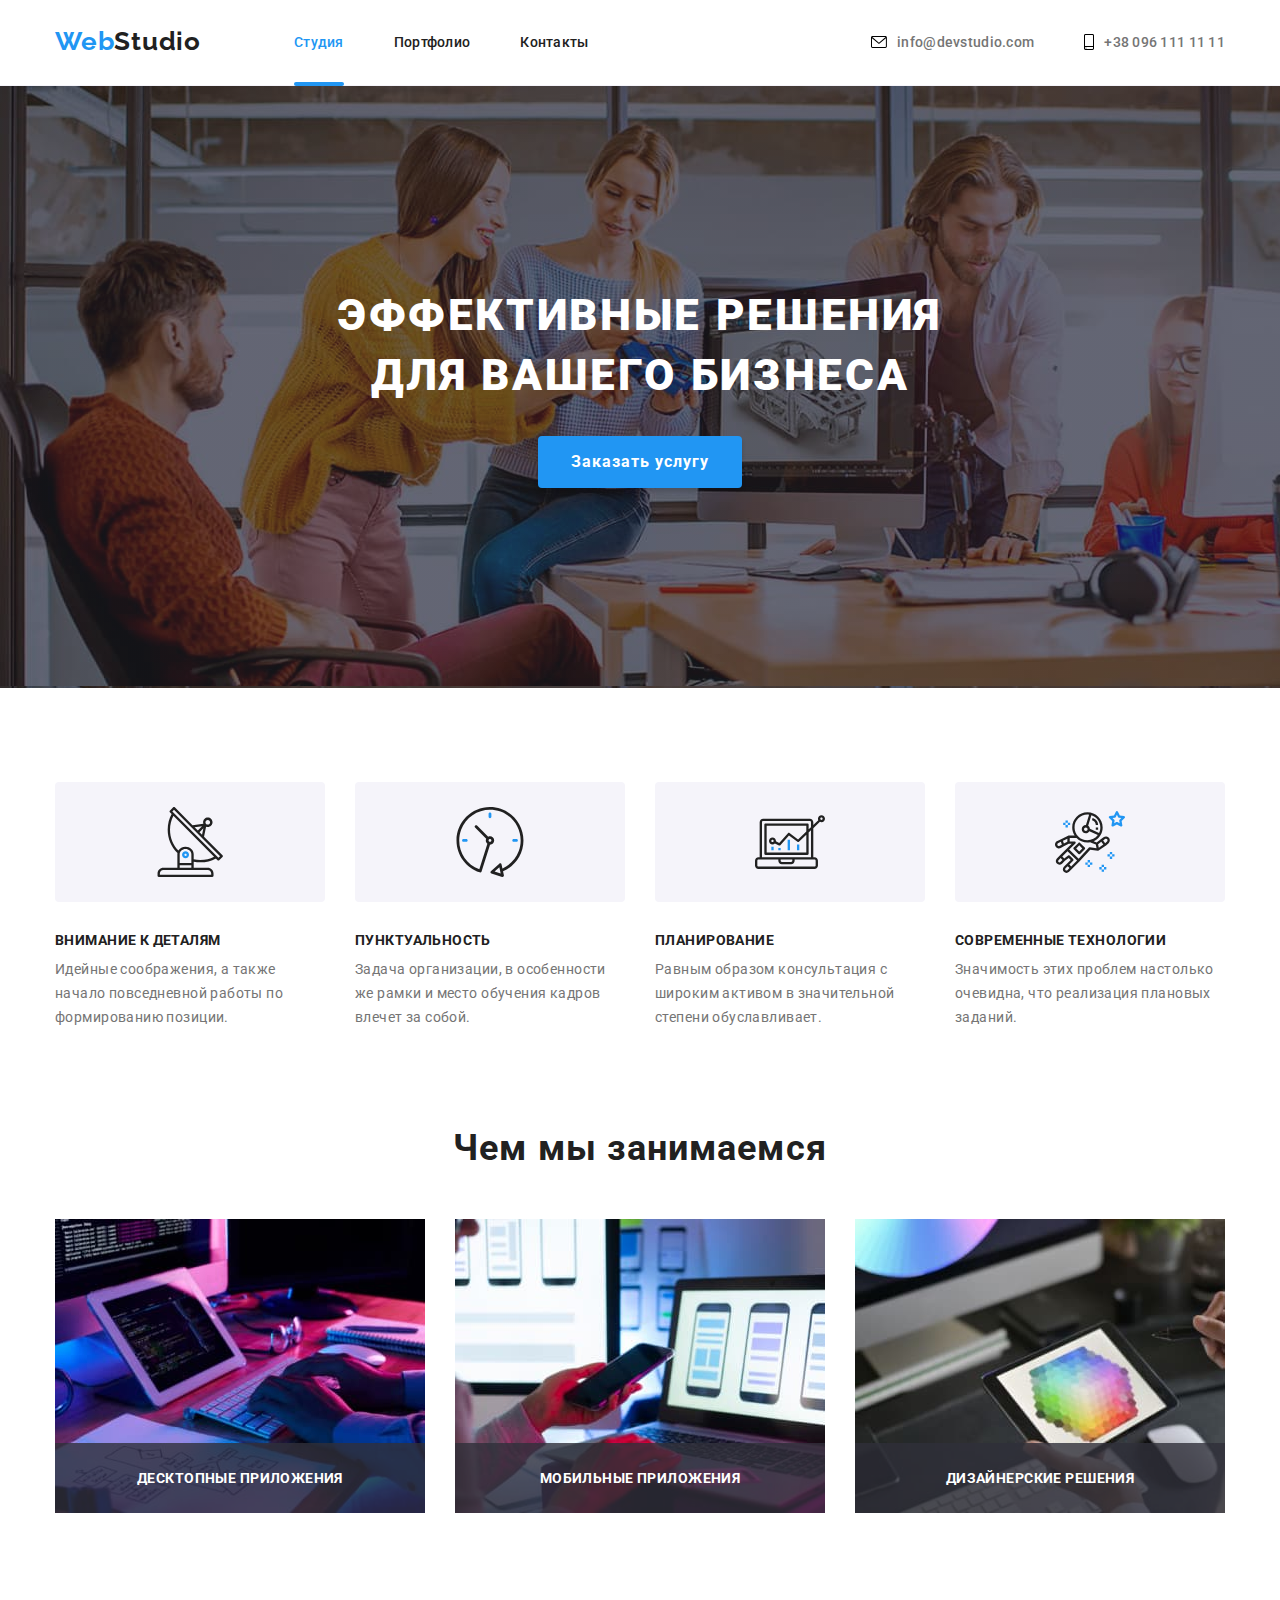
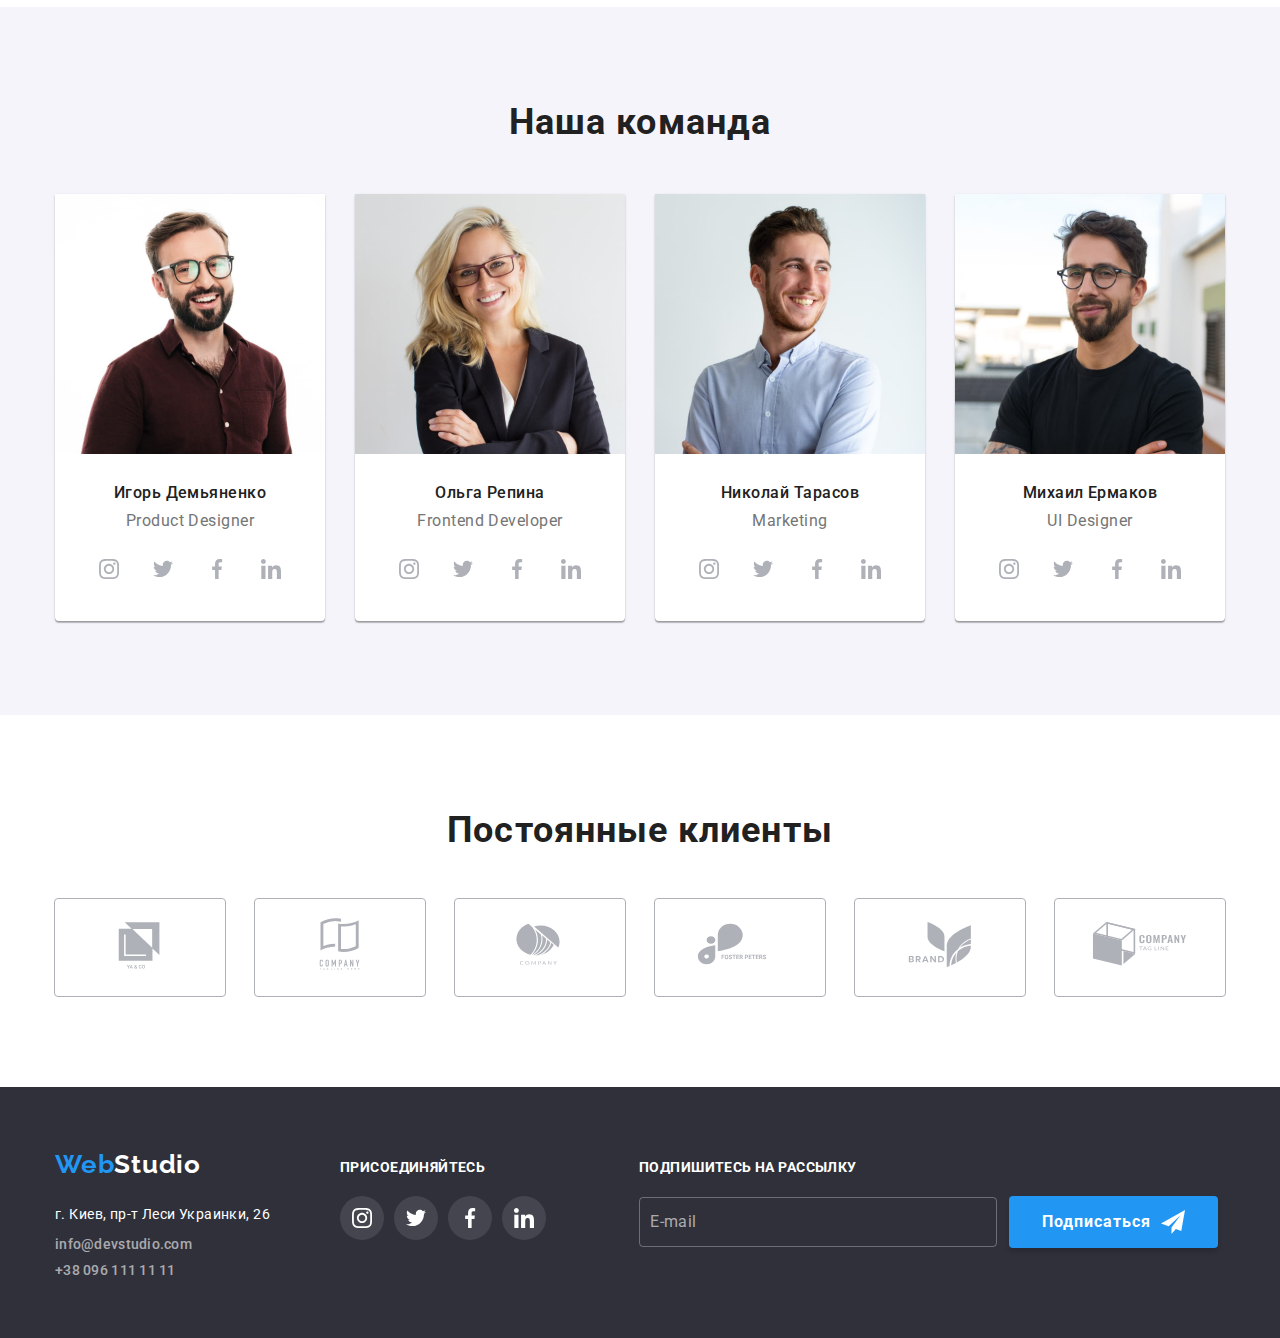
==== index.html @ c29dd769 "Додає файли дз№6" ====
<!DOCTYPE html>
<html lang="ru">
<head>
    <meta charset="UTF-8">
    <meta http-equiv="X-UA-Compatible" content="IE=edge">
    <meta name="viewport" content="width=device-width, initial-scale=1.0">
    <title>WebStudio</title>
    <link rel="preconnect" href="https://fonts.gstatic.com">
    <link href="https://fonts.googleapis.com/css2?family=Raleway:wght@700&family=Roboto:wght@400;500;700;900&display=swap"
        rel="stylesheet">
    <link rel="stylesheet" href="https://cdnjs.cloudflare.com/ajax/libs/modern-normalize/1.0.0/modern-normalize.min.css">
    <link rel="stylesheet" href="./css/styles.css">
</head>
<body>
    <header class="header">
        <div class="container">
            <nav class="nav">
                <a href="./index.html" class="logo"><span class="logo-blue">Web</span>Studio</a>
                <ul class="nav-list list">
                    <li class="nav-item"><a href="./index.html" class="current link">Студия</a></li>
                    <li class="nav-item"><a href="./portfolio.html" class="link">Портфолио</a></li>
                    <li class="nav-item"><a href="" class="link">Контакты</a></li>
                </ul>
            </nav>
            <ul class="nav-mail-list list">
                <li class="nav-item">
                    <a href="mailto:info@devstudio.com" class="link">
                        <svg class="psevdo" width=16px height=12px>
                            <use href="./images/sprite.svg#icon-envelope"></use>
                        </svg>info@devstudio.com
                    </a>
                </li>
                <li class="nav-item">
                    <a href="tel:+380961111111" class="link">
                        <svg class="psevdo" width=10px height=16px>
                            <use href="./images/sprite.svg#icon-smartphone"></use>
                        </svg>+38 096 111 11 11
                    </a>
                </li>
            </ul>
        </div>    
    </header>
    <main class="list">
        <section class="hero">
            <div class="container">
                <h1 class="hero-title">Эффективные решения</br>для вашего бизнеса</h1>
                <button data-modal-open type="button" class="hero-button">Заказать услугу</button>
            </div>
        </section>
        <section class="item-section">
           <div class="container">
                <h2 class="item-section-title">Наши преимущества</h2>
                <ul class="item-section-list">
                    <li>
                        <div class="item-section-icon">
                            <svg class="item-section-logo">
                                <use href="./images/sprite.svg#icon-antenna"></use>
                            </svg>
                        </div>
                        <h3 class="item-section-list-title">Внимание к деталям</h3>
                        <p class="item-section-text">Идейные соображения, а также начало повседневной работы по формированию позиции.
                        </p>
                    </li>
                    <li>
                        <div class="item-section-icon">
                            <svg class="item-section-logo">
                                <use href="./images/sprite.svg#icon-clock"></use>
                            </svg>
                        </div>
                        <h3 class="item-section-list-title">Пунктуальность</h3>
                        <p class="item-section-text">Задача организации, в особенности же рамки и место обучения кадров влечет за собой.
                        </p>
                    </li>
                    <li>
                        <div class="item-section-icon">
                            <svg class="item-section-logo">
                                <use href="./images/sprite.svg#icon-diagram"></use>
                            </svg>
                        </div>
                        <h3 class="item-section-list-title">Планирование</h3>
                        <p class="item-section-text">Равным образом консультация с широким активом в значительной степени обуславливает.
                        </p>
                    </li>
                    <li>
                        <div class="item-section-icon">
                            <svg class="item-section-logo">
                                <use href="./images/sprite.svg#icon-astronaut"></use>
                            </svg>
                        </div>
                        <h3 class="item-section-list-title">Современные технологии</h3>
                        <p class="item-section-text">Значимость этих проблем настолько очевидна, что реализация плановых заданий.</p>
                    </li>
                </ul>
           </div>
        </section>
        <section class="our-work">
            <div class="container">
                <h2 class="our-work-title">Чем мы занимаемся</h2>
                <ul class="our-work-list">
                    <li>
                        <div class="thumb">
                            <img src="./images/img1.jpg" width=370 alt="Написание кода">
                            <p class="label">Десктопные приложения</p>
                        </div>
                    </li>
                    <li>
                        <div class="thumb">
                            <img src="./images/img2.jpg" width=370 alt="Разработка макета">
                            <p class="label">Мобильные приложения</p>
                        </div>
                    </li>
                    <li>
                        <div class="thumb">
                            <img src="./images/img3.jpg" width=370 alt="Выбор цвета">
                            <p class="label">Дизайнерские решения</p>
                        </div>
                    </li>
                </ul>
            </div>
        </section>
        <section class="team">
            <div class="container">
                <h2 class="team-title">Наша команда</h2>
                <ul class="team-list">
                    <li class="team-item"><img src="./images/photo1.jpg" width=270 alt="Игорь Демьяненко фото">
                        <div class="card-desc">
                            <h3 class="team-member">Игорь Демьяненко</h3>
                            <p class="team-rank">Product Designer</p>
                            <ul class="social-list">
                                <li class="social-item">
                                    <a href="https://www.instagram.com" class="social-link">
                                        <svg class="social-logo">
                                            <use href="./images/sprite.svg#icon-instagram"></use>
                                        </svg>
                                    </a>
                                </li>
                                <li class="social-item">
                                    <a href="https://twitter.com/" class="social-link">
                                        <svg class="social-logo">
                                            <use href="./images/sprite.svg#icon-twitter"></use>
                                        </svg>
                                    </a>
                                </li>
                                <li class="social-item">
                                    <a href="https://www.facebook.com" class="social-link">
                                        <svg class="social-logo">
                                            <use href="./images/sprite.svg#icon-facebook"></use>
                                        </svg>
                                    </a>
                                </li>
                                <li class="social-item">
                                    <a href="https://www.linkedin.com" class="social-link">
                                        <svg class="social-logo">
                                            <use href="./images/sprite.svg#icon-linkedin"></use>
                                        </svg>
                                    </a>
                                </li>
                            </ul>
                        </div>
                    </li>
                    <li class="team-item"><img src="./images/photo2.jpg" width=270 alt="Ольга Репина фото">
                        <div class="card-desc">
                            <h3 class="team-member">Ольга Репина</h3>
                            <p class="team-rank">Frontend Developer</p>
                            <ul class="social-list">
                                <li class="social-item">
                                    <a href="https://www.instagram.com" class="social-link">
                                        <svg class="social-logo">
                                            <use href="./images/sprite.svg#icon-instagram"></use>
                                        </svg>
                                    </a>
                                </li>
                                <li class="social-item">
                                    <a href="https://twitter.com/" class="social-link">
                                        <svg class="social-logo">
                                            <use href="./images/sprite.svg#icon-twitter"></use>
                                        </svg>
                                    </a>
                                </li>
                                <li class="social-item">
                                    <a href="https://www.facebook.com" class="social-link">
                                        <svg class="social-logo">
                                            <use href="./images/sprite.svg#icon-facebook"></use>
                                        </svg>
                                    </a>
                                </li>
                                <li class="social-item">
                                    <a href="https://www.linkedin.com" class="social-link">
                                        <svg class="social-logo">
                                            <use href="./images/sprite.svg#icon-linkedin"></use>
                                        </svg>
                                    </a>
                                </li>
                            </ul>
                        </div>
                    </li>
                    <li class="team-item"><img src="./images/photo3.jpg" width=270 alt="Николай Тарасов фото">
                        <div class="card-desc">
                            <h3 class="team-member">Николай Тарасов</h3>
                            <p class="team-rank">Marketing</p>
                            <ul class="social-list">
                                <li class="social-item">
                                    <a href="https://www.instagram.com" class="social-link">
                                        <svg class="social-logo">
                                            <use href="./images/sprite.svg#icon-instagram"></use>
                                        </svg>
                                    </a>
                                </li>
                                <li class="social-item">
                                    <a href="https://twitter.com/" class="social-link">
                                        <svg class="social-logo">
                                            <use href="./images/sprite.svg#icon-twitter"></use>
                                        </svg>
                                    </a>
                                </li>
                                <li class="social-item">
                                    <a href="https://www.facebook.com" class="social-link">
                                        <svg class="social-logo">
                                            <use href="./images/sprite.svg#icon-facebook"></use>
                                        </svg>
                                    </a>
                                </li>
                                <li class="social-item">
                                    <a href="https://www.linkedin.com" class="social-link">
                                        <svg class="social-logo">
                                            <use href="./images/sprite.svg#icon-linkedin"></use>
                                        </svg>
                                    </a>
                                </li>
                            </ul>
                        </div>
                    </li>
                    <li class="team-item"><img src="./images/photo4.jpg" width=270 alt="Михаил Ермаков фото">
                        <div class="card-desc">
                            <h3 class="team-member">Михаил Ермаков</h3>
                            <p class="team-rank">UI Designer</p>
                            <ul class="social-list">
                                <li class="social-item">
                                    <a href="https://www.instagram.com" class="social-link">
                                        <svg class="social-logo">
                                            <use href="./images/sprite.svg#icon-instagram"></use>
                                        </svg>
                                    </a>
                                </li>
                                <li class="social-item">
                                    <a href="https://twitter.com/" class="social-link">
                                        <svg class="social-logo">
                                            <use href="./images/sprite.svg#icon-twitter"></use>
                                        </svg>
                                    </a>
                                </li>
                                <li class="social-item">
                                    <a href="https://www.facebook.com" class="social-link">
                                        <svg class="social-logo">
                                            <use href="./images/sprite.svg#icon-facebook"></use>
                                        </svg>
                                    </a>
                                </li>
                                <li class="social-item">
                                    <a href="https://www.linkedin.com" class="social-link">
                                        <svg class="social-logo">
                                            <use href="./images/sprite.svg#icon-linkedin"></use>
                                        </svg>
                                    </a>
                                </li>
                            </ul>
                        </div>
                    </li>
                </ul>
            </div>
        </section>
        <section class="our-clients">
            <h2 class="our-clients-title">Постоянные клиенты</h2>
            <ul class="our-clients-list">
                <li class="our-clients-item">
                    <a href="#" class="our-clients-link">
                        <svg class="our-clients-logo">
                            <use href="./images/sprite.svg#icon-company1"></use>
                        </svg>
                    </a>
                </li>
                <li class="our-clients-item">
                    <a href="#" class="our-clients-link">
                        <svg class="our-clients-logo">
                            <use href="./images/sprite.svg#icon-company2"></use>
                        </svg>
                    </a>
                </li>
                <li class="our-clients-item">
                    <a href="#" class="our-clients-link">
                        <svg class="our-clients-logo">
                            <use href="./images/sprite.svg#icon-company3"></use>
                        </svg>
                    </a>
                </li>
                <li class="our-clients-item">
                    <a href="#" class="our-clients-link">
                        <svg class="our-clients-logo">
                            <use href="./images/sprite.svg#icon-company4"></use>
                        </svg>
                    </a>
                </li>
                <li class="our-clients-item">
                    <a href="#" class="our-clients-link">
                        <svg class="our-clients-logo">
                            <use href="./images/sprite.svg#icon-company5"></use>
                        </svg>
                    </a>
                </li>
                <li class="our-clients-item">
                    <a href="#" class="our-clients-link"><svg class="our-clients-logo">
                        <use href="./images/sprite.svg#icon-company6"></use>
                    </svg></a>
                </li>
            </ul>
        </section>
    </main>
    <footer class="footer">
        <div class="container">
            <div class="footer-info">
                <a href="/" class="logo"><span class="logo-blue">Web</span>Studio</a>
                <address class="address">г. Киев, пр-т Леси Украинки, 26</address>
                <ul class="list">
                    <li><a href="mailto:info@devstudio.com" class="link">info@devstudio.com</a></li>
                    <li><a href="tel:+380961111111" class="link">+38 096 111 11 11</a></li>
                </ul>
            </div>
            <div class="footer-social">
                <p>Присоединяйтесь</p>
                <ul class="social-list">
                    <li class="social-item">
                        <a href="https://www.instagram.com" class="social-link">
                            <svg class="social-logo">
                                <use href="./images/sprite.svg#icon-instagram"></use>
                            </svg>
                        </a>
                    </li>
                    <li class="social-item">
                        <a href="https://twitter.com/" class="social-link">
                            <svg class="social-logo">
                                <use href="./images/sprite.svg#icon-twitter"></use>
                            </svg>
                        </a>
                    </li>
                    <li class="social-item">
                        <a href="https://www.facebook.com" class="social-link">
                            <svg class="social-logo">
                                <use href="./images/sprite.svg#icon-facebook"></use>
                            </svg>
                        </a>
                    </li>
                    <li class="social-item">
                        <a href="https://www.linkedin.com" class="social-link">
                            <svg class="social-logo">
                                <use href="./images/sprite.svg#icon-linkedin"></use>
                            </svg>
                        </a>
                    </li>
                </ul>
            </div>
            <div class="footer-form-box">
                <b>Подпишитесь на рассылку</b>
                <div class="footer-form-group">
                    <form class="footer-form">
                        <input class="footer-form-input" type="male" name="male" id="male" placeholder="E-mail">
                        <button class="hero-button footer-form-button" type="submit">
                            Подписаться
                        <svg class="footer-button-icon">
                            <use href="./images/sprite.svg#icon-send"></use>
                        </svg>
                        </button>
                    </form>
                </div>
            </div>
        </div>
    </footer>

    <div class="modal is-hidden" id="modal" data-modal>
        <div class="modal-content" id="modal-content">
            <button data-modal-close type="button" class="button-close">
                <svg class="close">
                    <use href="./images/sprite.svg#icon-close">
                </svg>
            </button>
            <form class="form">
                <p>Оставьте свои данные, мы вам перезвоним</p>
                <div class="form-field">
                    <label class="form-label" for="name">Имя</label>
                    <div class="form-input-group">
                        <input class="form-input" type="text" name="name" id="name" required>
                        <svg class="form-input-icon">
                            <use href="./images/sprite.svg#icon-name"></use>
                        </svg>
                    </div>
                </div>
                <div class="form-field">
                    <label class="form-label" for="tel">Телефон</label>
                    <div class="form-input-group">
                        <input class="form-input" type="tel" name="tel" id="tel" required>
                        <svg class="form-input-icon">
                            <use href="./images/sprite.svg#icon-tel"></use>
                        </svg>
                    </div>
                </div>
                <div class="form-field">
                    <label class="form-label" for="male">Почта</label>
                    <div class="form-input-group">
                        <input class="form-input" type="male" name="male" id="male" required>
                        <svg class="form-input-icon">
                            <use href="./images/sprite.svg#icon-mail"></use>
                        </svg>
                    </div>
                </div>
                <div class="form-field">
                    <label class="form-label" for="coment">Комментарий</label>
                    <textarea class="form-textarea" name="coment" id="coment" rows="6" placeholder="Введите текст"></textarea>
                </div>
                <div class="form-group">
                    <label class="form-label-policy" for="policy">
                        <input type="checkbox" class="form-checkbox" name="policy" id="policy" required>
                        <span class="form-checkbox-border">
                            <svg class="icon-check">
                                <use href="./images/sprite.svg#icon-check"></use>
                            </svg>

                        </span>
                        Соглашаюсь с рассылкой и принимаю 
                        <a href="#" class="link-policy">Условия договора</a>
                    </label>
                </div>
                <div class="form-button-place">
                    <button class="hero-button" type="submit">Отправить</button>
                </div>
            </form>
        </div>
    </div>

    <script src="./js/modal.js"></script>

</body>
</html>
---- css/styles.css ----
/*  */
:root {
  --main-font: 'Roboto', sans-serif;
  --accent-font: 'Raleway', sans-serif;
  --main-color-font: #212121;
  --second-color-font: #757575;
  --third-color-font: #afb1b8;
  --main-color-mark: #2196f3;
  --main-background-color: #2f303a;
  --background-color: #f5f4fa;
  --color-white: #ffffff;
  --color-font-footer: rgba(255, 255, 255, 0.6);
}

* {
  box-sizing: border-box;
  margin: 0;
  padding: 0;
  list-style: none;
}

body {
  font-family: var(--main-font), 'Times New Roman', Times, serif;
  font-style: normal;
  color: var(--main-color-font);
}

img {
  display: block;
}

.container {
  width: 1200px;
  margin: 0 auto;
  padding: 0 15px;
}

.psevdo {
  margin-right: 10px;
}

.link:hover,
.link:focus {
  fill: var(--main-color-mark);
  color: var(--main-color-mark);
}
.link {
  display: block;

  text-decoration: none;
  color: inherit;
  font-size: 14px;
  font-weight: 500;
  line-height: 1.172;
  letter-spacing: 0.02em;
  transition-property: color, fill, background-color, box-shadow;
  transition-duration: 250ms;
  transition-timing-function: cubic-bezier(0.4, 0, 0.2, 1);
}
.current {
  position: relative;
  color: var(--main-color-mark);
}
.current::after {
  position: absolute;
  content: '';
  width: 100%;
  bottom: -3px;
  border-radius: 2px;
  border-bottom: 4px solid;
}

/* header */

.logo {
  color: inherit;
  font-family: var(--accent-font);
  font-weight: 700;
  font-size: 26px;
  line-height: 1.383;
  letter-spacing: 0.03em;
  text-decoration: none;
  display: inline-block;
  padding-top: 24px;
  padding-bottom: 25px;
}

.logo-blue {
  color: var(--main-color-mark);
}

.list {
  list-style: none;
}

.nav {
  display: flex;
  align-items: center;
}
.nav-item .link {
  padding: 32px 0;
}
.nav-list.list {
  display: flex;
  margin-left: 93px;
}

.nav-list .nav-item:not(:last-child) {
  margin-right: 50px;
}

.nav-mail-list.list {
  display: flex;
  margin-left: auto;
}
.nav-item .link {
  display: flex;
  align-items: center;
}

.nav-mail-list .nav-item:not(:last-child) {
  margin-right: 50px;
}

.header .container {
  display: flex;
  align-items: center;
}

.header {
  background-color: var(--color-white);
  border-bottom: 1px solid var(--background-color);
}
.nav-mail-list {
  color: var(--second-color-font);
}

/* main */

/* hero section  */

.hero {
  background-color: var(--main-background-color);
  text-align: center;
  padding-top: 200px;
  padding-bottom: 200px;
  margin-left: auto;
  margin-right: auto;
  max-width: 1600px;
  background-image: linear-gradient(
      to right,
      rgba(47, 48, 58, 0.4),
      rgba(47, 48, 58, 0.4)
    ),
    url(../images/banner.jpg);
}
.hero-title {
  margin-bottom: 30px;
  color: var(--color-white);
  font-weight: 900;
  font-size: 44px;
  line-height: 1.363;
  letter-spacing: 0.06em;
  text-transform: uppercase;
  text-align: center;
}
.hero-button {
  display: inline-block;
  min-width: 200px;
  border: 1px solid transparent;
  border-radius: 4px;
  padding: 10px 32px;
  background-color: var(--main-color-mark);
  font-family: var(--main-font);
  color: var(--color-white);
  font-weight: 700;
  font-size: 16px;
  line-height: 1.875;
  letter-spacing: 0.06em;
  text-align: center;
  cursor: pointer;
  box-shadow: 0px 4px 4px rgba(0, 0, 0, 0.15);
  transition-property: color, fill, background-color, box-shadow;
  transition-duration: 250ms;
  transition-timing-function: cubic-bezier(0.4, 0, 0.2, 1);
}
.hero-button:hover,
.hero-button:focus {
  color: var(--main-background-color);
}
/* modal */
.modal {
  position: absolute;
  top: 0;
  left: 0;

  opacity: 1;
  transition: opacity 250ms cubic-bezier(0.4, 0, 0.2, 1);

  transform: translate(0);
  transition: transform 250ms cubic-bezier(0.4, 0, 0.2, 1);

  width: 100vw;
  height: 100vh;

  background-color: rgba(0, 0, 0, 0.2);
}

.modal-content {
  /* display: flex;
  justify-content: center;
  align-items: center; */

  position: absolute;
  top: 50%;
  left: 50%;
  transform: translate(-50%, -50%);

  max-width: 528px;
  width: 100%;
  max-height: 581px;
  height: 100%;

  padding: 40px;
  background-color: var(--color-white);
  border-radius: 4px;
  box-shadow: 0px 1px 3px rgba(0, 0, 0, 0.12), 0px 1px 1px rgba(0, 0, 0, 0.14),
    0px 2px 1px rgba(0, 0, 0, 0.2);
}
.button-close {
  display: flex;
  justify-content: center;
  align-items: center;
  position: absolute;
  width: 30px;
  height: 30px;
  top: 8px;
  right: 8px;
  cursor: pointer;
  border: 1px solid rgba(0, 0, 0, 0.1);
  border-radius: 50%;
  background-color: transparent;
}
.close {
  width: 18px;
  height: 18px;
  transition-property: color, fill, background-color, box-shadow;
  transition-duration: 250ms;
  transition-timing-function: cubic-bezier(0.4, 0, 0.2, 1);
}
.button-close:focus .close,
.button-close:hover .close {
  fill: var(--main-color-mark);
}
.is-hidden {
  pointer-events: none;
  opacity: 1;
  transition: opacity 250ms cubic-bezier(0.4, 0, 0.2, 1);
  transform: translatey(-100%);
  transition: transform 250ms cubic-bezier(0.4, 0, 0.2, 1);
}

.form-field {
  display: flex;
  flex-direction: column;
}

.form p {
  margin-bottom: 12px;
  font-style: normal;
  font-weight: 700;
  font-size: 20px;
  line-height: 1.172;
  text-align: center;
  letter-spacing: 0.03em;
}

.form-label {
  margin-bottom: 4px;
  font-style: normal;
  font-weight: 400;
  font-size: 12px;
  line-height: 1.172;
  letter-spacing: 0.01em;
  color: var(--second-color-font);
}

.form-input {
  padding: 11px;
  padding-left: 42px;
  border: 1px solid rgba(33, 33, 33, 0.2);
  border-radius: 4px;
  width: 100%;
  height: 40px;
  transition-property: color, fill, background-color, box-shadow;
  transition-duration: 250ms;
  transition-timing-function: cubic-bezier(0.4, 0, 0.2, 1);
}
.form-input:focus {
  border-color: var(--main-color-mark);
  outline: 0;
}
.form-input-group {
  position: relative;
  margin-bottom: 10px;
}
.form-input-icon {
  position: absolute;
  width: 18px;
  height: 18px;
  top: 50%;
  left: 12px;
  transform: translatey(-50%);
  transition-property: color, fill, background-color, box-shadow;
  transition-duration: 250ms;
  transition-timing-function: cubic-bezier(0.4, 0, 0.2, 1);
}
.form-input:focus + .form-input-icon {
  fill: var(--main-color-mark);
}
.form-textarea {
  margin-bottom: 20px;
  padding: 12px 16px;
  border: 1px solid rgba(33, 33, 33, 0.2);
  border-radius: 4px;
  width: 100%;
  height: 120px;
  resize: none;
  transition-property: color, fill, background-color, box-shadow;
  transition-duration: 250ms;
  transition-timing-function: cubic-bezier(0.4, 0, 0.2, 1);
}
.form-textarea:focus {
  border-color: var(--main-color-mark);
  outline: 0;
}
.form-textarea::placeholder {
  font-style: normal;
  font-weight: 400;
  font-size: 12px;
  line-height: 1.172;
  letter-spacing: 0.01em;

  color: rgba(117, 117, 117, 0.5);
}
.form-group {
  position: relative;

  text-align: center;
  margin-bottom: 30px;
}
.form-checkbox {
  /* -webkit-appearance: none;
  -moz-appearance: none;
  appearance: none;
  position: absolute; */
  position: absolute;
  width: 1px;
  height: 1px;
  margin: -1px;
  border: 0;
  padding: 0;
  clip: rect(0 0 0 0);
  overflow: hidden;
}
.form-checkbox-border {
  position: relative;
  display: block;
  margin-right: 9px;
  border: 2px solid var(--main-color-font);
  border-radius: 2px;
  width: 16px;
  height: 15px;
  transition-property: color, fill, background-color, box-shadow;
  transition-duration: 250ms;
  transition-timing-function: cubic-bezier(0.4, 0, 0.2, 1);
}

.icon-check {
  position: absolute;
  opacity: 0;
  fill: var(--color-white);
  width: 16px;
  height: 15px;
  top: -3px;
  left: -2px;
  transition-property: color, fill, background-color, box-shadow;
  transition-duration: 250ms;
  transition-timing-function: cubic-bezier(0.4, 0, 0.2, 1);
}
.form-checkbox:checked + .form-checkbox-border .icon-check {
  opacity: 1;
}
.form-checkbox:checked + .form-checkbox-border {
  background-color: var(--main-color-mark);
  border-color: var(--main-color-mark);
}

.form-label-policy {
  display: flex;
  align-items: center;
  justify-content: center;
  font-weight: 400;
  font-size: 14px;
  line-height: 1.714;
  color: var(--second-color-font);
  letter-spacing: 0.03em;
}
.link-policy {
  padding-left: 4px;
  color: inherit;
  font-weight: 400;
  font-size: 14px;
  line-height: 1.714;
  color: var(--main-color-mark);
}
.form-button-place {
  display: flex;
  justify-content: center;
}

/* Секция "Наши преимущества" */

.item-section {
  padding-top: 94px;
  padding-bottom: 94px;
}
.item-section-title {
  visibility: hidden;
  height: 0;
  font-weight: 700;
  font-size: 36px;
  line-height: 1.172;
  letter-spacing: 0.03em;
  text-align: center;
}
.item-section-icon {
  display: flex;
  align-items: center;
  justify-content: center;
  margin-bottom: 30px;
  width: 270px;
  height: 120px;
  background: var(--background-color);
  border: none;
  border-radius: 4px;
}
.item-section-logo {
  width: 70px;
  height: 70px;
}

.item-section-list-title {
  width: 270px;
  margin-bottom: 10px;
  font-weight: 700;
  font-size: 14px;
  line-height: 1.172;
  letter-spacing: 0.03em;
  text-transform: uppercase;
}
.item-section-text {
  width: 270px;
  height: 75px;
  color: var(--second-color-font);
  font-weight: 400;
  font-size: 14px;
  line-height: 1.714;
  letter-spacing: 0.03em;
}

.item-section-list {
  display: flex;
}

.item-section-list > li:not(:last-child) {
  margin-right: 30px;
}

/* sections "our work" and "team" */
.our-work {
  padding-bottom: 94px;
}
.our-work-list li {
  display: inline-block;
}
.our-work-list > li:not(:last-child) {
  margin-right: 30px;
}
.our-work-list {
  display: flex;
}
.our-work-title,
.team-title {
  margin-bottom: 50px;
  font-weight: 700;
  font-size: 36px;
  line-height: 1.172;
  letter-spacing: 0.03em;
  text-align: center;
}
.our-work-list .thumb {
  display: block;
  position: relative;
}
.label {
  position: absolute;
  bottom: 0;
  padding-top: 27px;
  padding-bottom: 27px;
  width: 370px;
  height: 70px;
  background-color: rgba(47, 48, 58, 0.8);
  color: var(--color-white);
  font-weight: 700;
  font-size: 14px;
  line-height: 1.172;
  text-align: center;
  letter-spacing: 0.03em;
  text-transform: uppercase;
  /* z-index: 1; */
}
/* section "team" */
.team {
  padding-top: 94px;
  padding-bottom: 94px;
  background-color: var(--background-color);
}
.team-list {
  display: flex;
}
.team-list > li:not(:last-child) {
  margin-right: 30px;
}
.team-item {
  width: 270px;
  border-radius: 0px 0px 4px 4px;
  box-shadow: 0px 1px 3px rgba(0, 0, 0, 0.12), 0px 1px 1px rgba(0, 0, 0, 0.14),
    0px 2px 1px rgba(0, 0, 0, 0.2);
  background-color: var(--color-white);
}

.team-member {
  margin-bottom: 10px;
}
.team-member,
.team-rank {
  font-weight: 500;
  font-size: 16px;
  line-height: 1.172;
  letter-spacing: 0.03em;
  text-align: center;
}
.team-rank {
  margin-bottom: 16px;
  font-weight: 400;
  color: var(--second-color-font);
}
.card-desc {
  padding-top: 30px;
  padding-bottom: 30px;
}

.social-list {
  display: flex;
  justify-content: center;
}
.social-item {
  display: flex;
  align-items: center;
  justify-content: center;
  /* flex-basis: calc((100%-30) / 4); */
}
.social-item:not(:last-child) {
  margin-right: 10px;
}
.social-link {
  display: flex;
  align-items: center;
  justify-content: center;
  border-radius: 50%;
  width: 44px;
  height: 44px;
  transition-property: color, fill, background-color, box-shadow;
  transition-duration: 250ms;
  transition-timing-function: cubic-bezier(0.4, 0, 0.2, 1);
}
.social-logo {
  fill: var(--third-color-font);
  width: 20px;
  height: 20px;
  transition-property: color, fill, background-color, box-shadow;
  transition-duration: 250ms;
  transition-timing-function: cubic-bezier(0.4, 0, 0.2, 1);
}
.social-link:focus .social-logo,
.social-link:hover .social-logo {
  fill: var(--color-white);
}
.our-clients {
  padding: 94px 0;
}
.our-clients-title {
  margin-bottom: 50px;
  font-style: normal;
  font-weight: bold;
  font-size: 36px;
  line-height: 1.172;
  text-align: center;
  letter-spacing: 0.03em;
}
.our-clients-logo {
  fill: var(--third-color-font);
  width: 106px;
  height: 60px;
  transition-property: color, fill, background-color, box-shadow;
  transition-duration: 250ms;
  transition-timing-function: cubic-bezier(0.4, 0, 0.2, 1);
}
.our-clients-item {
  display: flex;
  align-items: center;
  justify-content: center;
  width: 170px;
  height: 92px;
  cursor: pointer;
}
.our-clients-link {
  padding: 16px 32px;
  border: 1px solid var(--third-color-font);
  border-radius: 4px;
  transition-property: color, fill, background-color, box-shadow, border-color;
  transition-duration: 250ms;
  transition-timing-function: cubic-bezier(0.4, 0, 0.2, 1);
}
.our-clients-list {
  display: flex;
  align-items: center;
  justify-content: center;
  /* flex-basis: calc((100%-150) / 6); */
}
.our-clients-item:not(:last-child) {
  margin-right: 30px;
}
.our-clients-link:hover,
.our-clients-link:focus {
  border-color: var(--main-color-mark);
}
.our-clients-link:hover .our-clients-logo,
.our-clients-link:focus .our-clients-logo {
  fill: var(--main-color-mark);
}
/* "portfolio.html" styles body */
/* buttons-list */

.button {
  display: inline-block;
  min-width: 73px;
  border: 1px solid transparent;
  border-radius: 4px;
  padding: 6px 22px;
  font-family: var(--main-font);
  font-weight: 500;
  font-size: 16px;
  line-height: 1.625;
  letter-spacing: 0.03em;
  text-align: center;
  cursor: pointer;
  border: 0, solid, var(--background-color);
  transition-property: color, fill, background-color, box-shadow;
  transition-duration: 250ms;
  transition-timing-function: cubic-bezier(0.4, 0, 0.2, 1);
}

.button:hover,
.button:focus {
  color: var(--color-white);
  background-color: var(--main-color-mark);
  box-shadow: 0px 3px 1px rgba(0, 0, 0, 0.1), 0px 1px 2px rgba(0, 0, 0, 0.08),
    0px 2px 2px rgba(0, 0, 0, 0.12);
}

/* portfolio cards */
.portfolio {
  padding-top: 94px;
  padding-bottom: 94px;
}

.portfolio-buttons-list {
  display: flex;
  margin-bottom: 50px;
  justify-content: center;
}
.portfolio-buttons-list > li:not(:last-child) {
  margin-right: 8px;
}

.portfolio-cards-list {
  display: flex;
  flex-wrap: wrap;
  margin-right: -30px;
  margin-bottom: -30px;
  background-color: var(--color-white);
}
.portfolio-cards-item {
  margin-right: 30px;
  margin-bottom: 30px;
  width: 370px;
  background-color: var(--color-white);
}

.portfolio-border {
  border-left: 1px solid var(--background-color);
  border-bottom: 1px solid var(--background-color);
  border-right: 1px solid var(--background-color);
  cursor: pointer;
  transition-property: color, fill, background-color, box-shadow;
  transition-duration: 250ms;
  transition-timing-function: cubic-bezier(0.4, 0, 0.2, 1);
}
.portfolio-box {
  position: relative;
  width: 370px;
  overflow: hidden;
}
.overlay {
  display: flex;
  align-items: center;
  position: absolute;
  top: 0;
  left: 0;
  width: 100%;
  height: 100%;
  padding: 24px;
  background-color: rgba(33, 150, 243, 0.9);
  transform: translatey(100%);
  transition: transform 250ms cubic-bezier(0.4, 0, 0.2, 1);
}
.overlay > p {
  font-size: 18px;
  line-height: 1.556;
  letter-spacing: 0.03em;
  color: var(--color-white);
}
.portfolio-border:hover {
  box-shadow: 0px 1px 1px rgba(0, 0, 0, 0.12), 0px 4px 4px rgba(0, 0, 0, 0.06),
    1px 4px 6px rgba(0, 0, 0, 0.16);
}
.portfolio-border:hover .overlay {
  transform: translatey(0);
  transition: transform 250ms cubic-bezier(0.4, 0, 0.2, 1);
}
.portfolio-cards-item .card-desc {
  padding: 20px 24px;
}
.portfolio-cards-name {
  margin-bottom: 4px;
  font-weight: 700;
  font-size: 18px;
  line-height: 2;
  letter-spacing: 0.06em;
}
.portfolio-cards-type {
  color: var(--second-color-font);
  font-weight: 400;
  font-size: 16px;
  line-height: 2.25;
  letter-spacing: 0.03em;
}

/* footer */
.footer .container {
  display: flex;
  justify-content: flex-start;
}

.footer {
  background-color: var(--main-background-color);
  color: var(--color-white);
  font-weight: 400;
  font-size: 14px;
  line-height: 1.714;
  letter-spacing: 0.03em;
  padding-top: 60px;
  padding-bottom: 60px;
}
.footer .logo {
  padding-top: 0;
  padding-bottom: 0;
  margin-bottom: 20px;
}

.address {
  margin-bottom: 9px;
  font-style: normal;
}

.footer .list {
  color: var(--color-font-footer);
}

.footer .list li:not(:last-child) {
  margin-bottom: 9px;
}
.footer-info {
  margin-right: 70px;
}
.footer-social {
  padding-top: 12px;
  margin-right: 93px;
}
.footer-social p {
  margin-bottom: 20px;
  font-style: normal;
  font-weight: 700;
  font-size: 14px;
  line-height: 1.172;
  letter-spacing: 0.03em;
  text-transform: uppercase;
}

.footer .social-list {
  justify-content: flex-start;
  margin: 0;
}
.footer .social-link {
  background: rgba(255, 255, 255, 0.1);
  transition-property: color, fill, background-color, box-shadow;
  transition-duration: 250ms;
  transition-timing-function: cubic-bezier(0.4, 0, 0.2, 1);
}
.footer .social-logo {
  fill: var(--color-white);
}

.social-link:focus,
.social-link:hover {
  background-color: var(--main-color-mark);
}
.footer-form-box {
  padding-top: 12px;
}
.footer-form-box b {
  display: block;
  padding: 0;
  margin-bottom: 20px;
  font-weight: 700;
  font-size: 14px;
  line-height: 1.172;
  letter-spacing: 0.03em;
  text-transform: uppercase;
}
.footer-form {
  display: flex;
  align-items: center;
}
.footer-form-input {
  font-size: 16px;
  line-height: 1.25;
  color: var(--color-white);
  letter-spacing: 0.03em;
  padding: 10px;
  width: 358px;
  height: 50px;
  border: 1px solid rgba(255, 255, 255, 0.3);
  border-radius: 4px;
  background-color: transparent;
}
.footer-form-input::placeholder {
  color: rgba(255, 255, 255, 0.6);
}
/* .footer-form-input:focus {
  border-color: var(--main-color-mark);
} */
.footer-form-button {
  display: flex;
  align-items: center;
  justify-content: center;
  margin-left: 12px;
  fill: var(--color-white);
}
.footer-form-button:hover,
.footer-form-button:focus {
  fill: var(--main-background-color);
}
.footer-button-icon {
  width: 24px;
  height: 24px;
  margin-left: 10px;
}
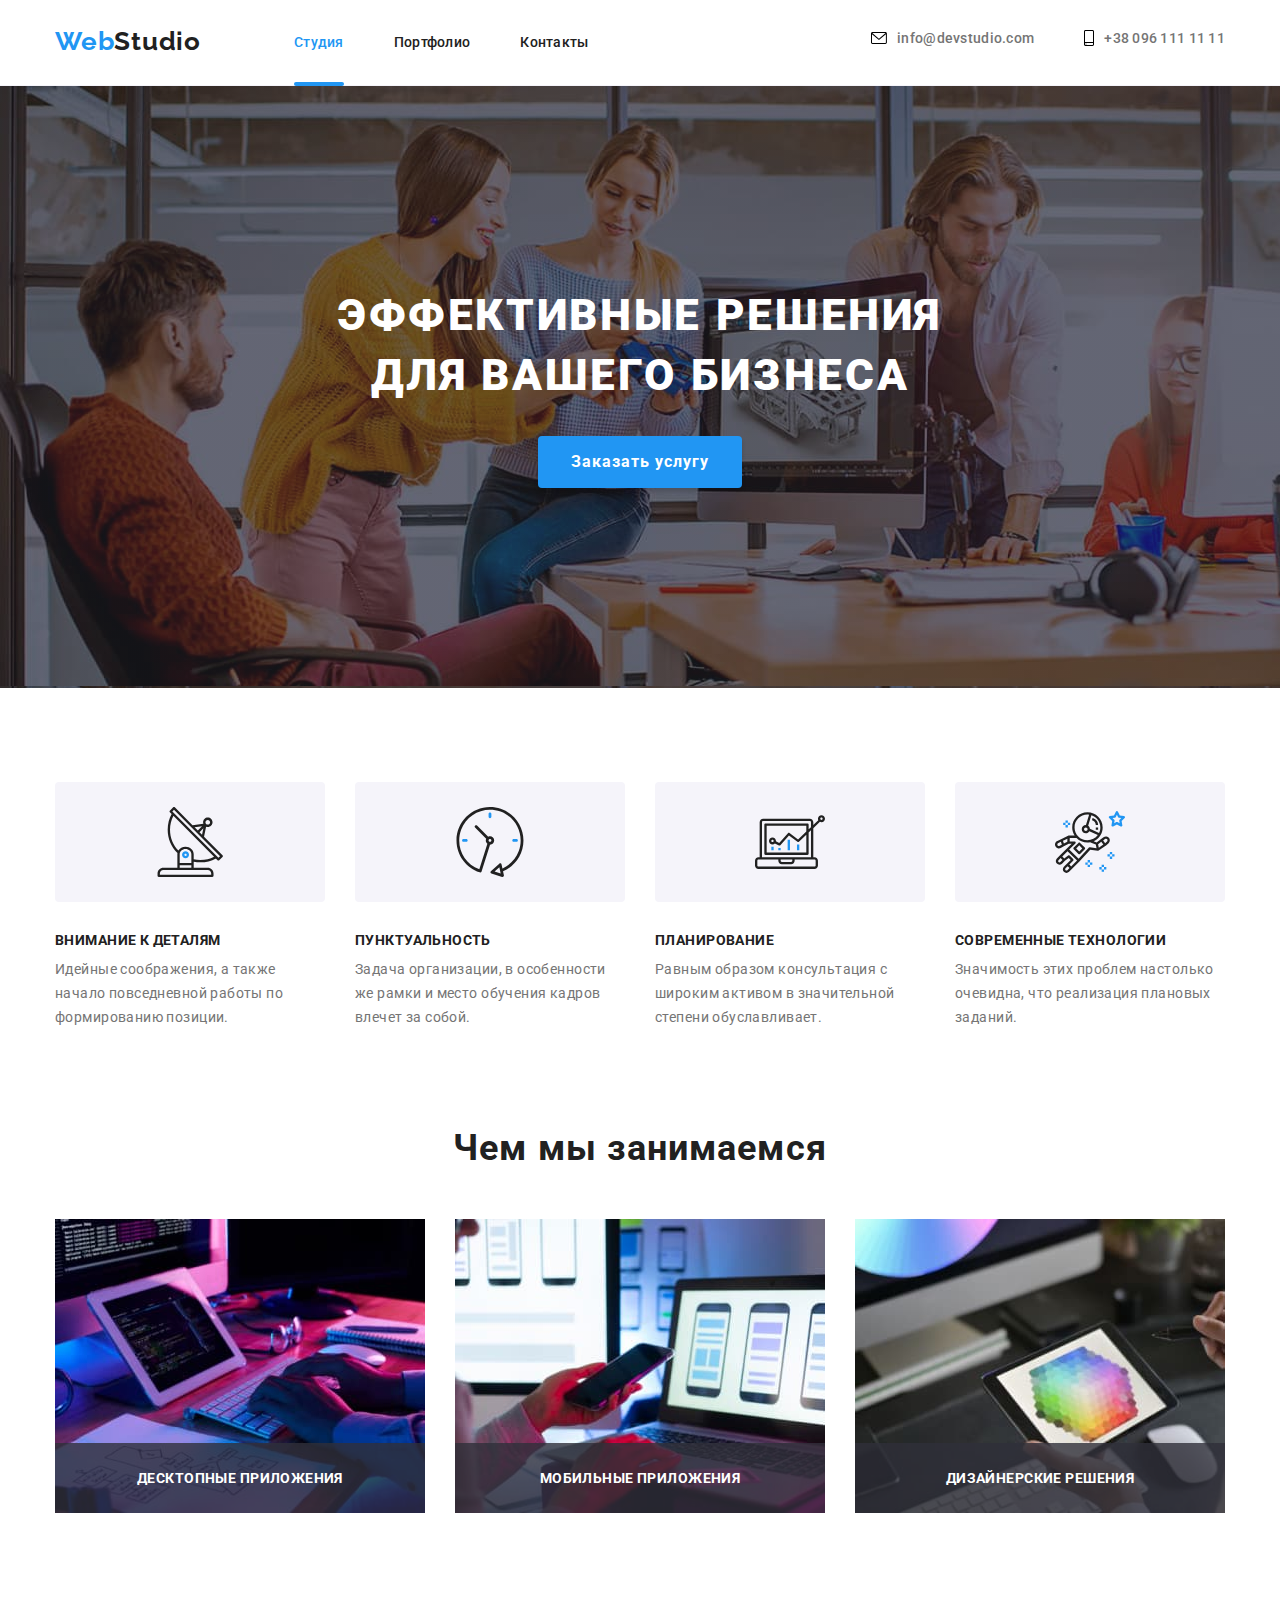
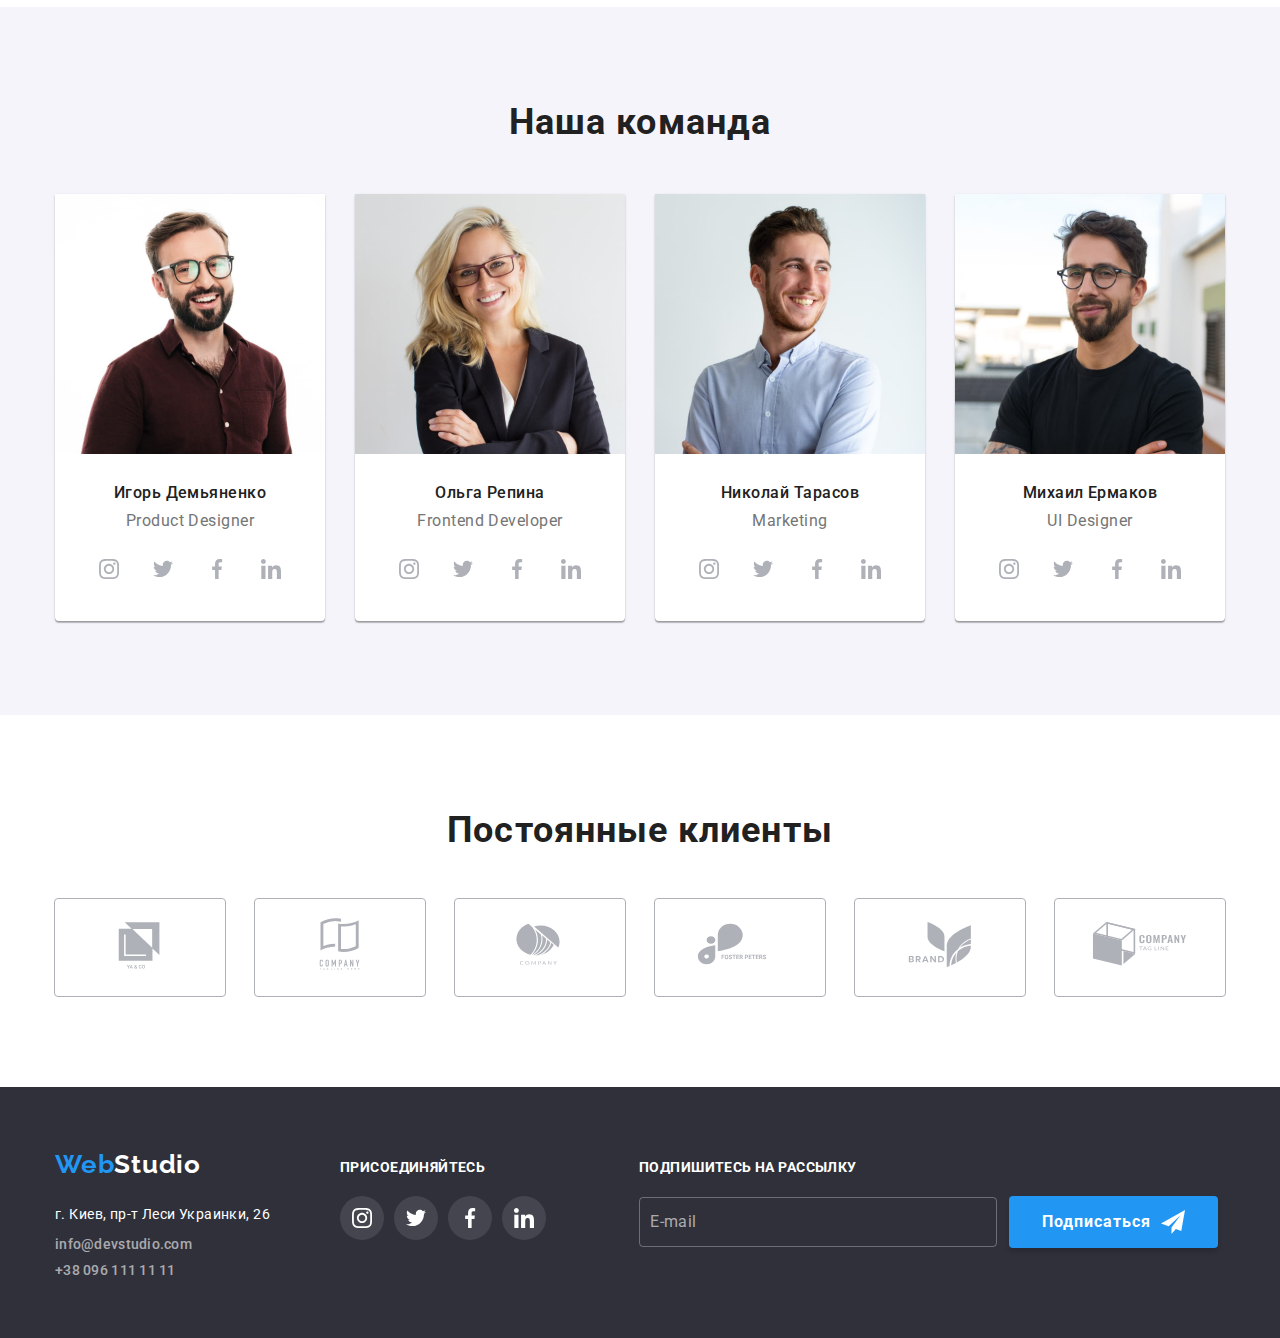
==== commit 7982e132: "Додає селектори класу по БЕМ для головної сторінки, додає sass main.scss" ====
--- a/index.html
+++ b/index.html
@@ -13,26 +13,26 @@
 </head>
 <body>
     <header class="header">
-        <div class="container">
+        <div class="container container-header">
             <nav class="nav">
                 <a href="./index.html" class="logo"><span class="logo-blue">Web</span>Studio</a>
-                <ul class="nav-list list">
-                    <li class="nav-item"><a href="./index.html" class="current link">Студия</a></li>
-                    <li class="nav-item"><a href="./portfolio.html" class="link">Портфолио</a></li>
-                    <li class="nav-item"><a href="" class="link">Контакты</a></li>
+                <ul class="nav__list">
+                    <li class="nav__item"><a href="./index.html" class="link--active link nav__link">Студия</a></li>
+                    <li class="nav__item"><a href="./portfolio.html" class="link nav__link">Портфолио</a></li>
+                    <li class="nav__item"><a href="" class="link nav__link">Контакты</a></li>
                 </ul>
             </nav>
-            <ul class="nav-mail-list list">
-                <li class="nav-item">
-                    <a href="mailto:info@devstudio.com" class="link">
-                        <svg class="psevdo" width=16px height=12px>
+            <ul class="contacts">
+                <li class="contacts__item">
+                    <a href="mailto:info@devstudio.com" class="link contacts__link">
+                        <svg class="contacts__psevdo" width=16px height=12px>
                             <use href="./images/sprite.svg#icon-envelope"></use>
                         </svg>info@devstudio.com
                     </a>
                 </li>
-                <li class="nav-item">
-                    <a href="tel:+380961111111" class="link">
-                        <svg class="psevdo" width=10px height=16px>
+                <li class="contacts__item">
+                    <a href="tel:+380961111111" class="link contacts__link">
+                        <svg class="contacts__psevdo" width=10px height=16px>
                             <use href="./images/sprite.svg#icon-smartphone"></use>
                         </svg>+38 096 111 11 11
                     </a>
@@ -40,79 +40,79 @@
             </ul>
         </div>    
     </header>
-    <main class="list">
+    <main>
         <section class="hero">
             <div class="container">
-                <h1 class="hero-title">Эффективные решения</br>для вашего бизнеса</h1>
-                <button data-modal-open type="button" class="hero-button">Заказать услугу</button>
+                <h1 class="hero__title">Эффективные решения</br>для вашего бизнеса</h1>
+                <button data-modal-open type="button" class="main__button">Заказать услугу</button>
             </div>
         </section>
-        <section class="item-section">
+        <section class="our-tasks">
            <div class="container">
-                <h2 class="item-section-title">Наши преимущества</h2>
-                <ul class="item-section-list">
-                    <li>
-                        <div class="item-section-icon">
-                            <svg class="item-section-logo">
+                <h2 class="our-tasks__title">Наши преимущества</h2>
+                <ul class="our-tasks__list">
+                    <li class="our-tasks__item">
+                        <div class="task__card">
+                            <svg class="task__logo">
                                 <use href="./images/sprite.svg#icon-antenna"></use>
                             </svg>
                         </div>
-                        <h3 class="item-section-list-title">Внимание к деталям</h3>
-                        <p class="item-section-text">Идейные соображения, а также начало повседневной работы по формированию позиции.
+                        <h3 class="task__title">Внимание к деталям</h3>
+                        <p class="task__text">Идейные соображения, а также начало повседневной работы по формированию позиции.
                         </p>
                     </li>
-                    <li>
-                        <div class="item-section-icon">
-                            <svg class="item-section-logo">
+                    <li class="our-tasks__item">
+                        <div class="task__card">
+                            <svg class="task__logo">
                                 <use href="./images/sprite.svg#icon-clock"></use>
                             </svg>
                         </div>
-                        <h3 class="item-section-list-title">Пунктуальность</h3>
-                        <p class="item-section-text">Задача организации, в особенности же рамки и место обучения кадров влечет за собой.
+                        <h3 class="task__title">Пунктуальность</h3>
+                        <p class="task__text">Задача организации, в особенности же рамки и место обучения кадров влечет за собой.
                         </p>
                     </li>
-                    <li>
-                        <div class="item-section-icon">
-                            <svg class="item-section-logo">
+                    <li class="our-tasks__item">
+                        <div class="task__card">
+                            <svg class="task__logo">
                                 <use href="./images/sprite.svg#icon-diagram"></use>
                             </svg>
                         </div>
-                        <h3 class="item-section-list-title">Планирование</h3>
-                        <p class="item-section-text">Равным образом консультация с широким активом в значительной степени обуславливает.
+                        <h3 class="task__title">Планирование</h3>
+                        <p class="task__text">Равным образом консультация с широким активом в значительной степени обуславливает.
                         </p>
                     </li>
-                    <li>
-                        <div class="item-section-icon">
-                            <svg class="item-section-logo">
+                    <li class="our-tasks__item">
+                        <div class="task__card">
+                            <svg class="task__logo">
                                 <use href="./images/sprite.svg#icon-astronaut"></use>
                             </svg>
                         </div>
-                        <h3 class="item-section-list-title">Современные технологии</h3>
-                        <p class="item-section-text">Значимость этих проблем настолько очевидна, что реализация плановых заданий.</p>
+                        <h3 class="task__title">Современные технологии</h3>
+                        <p class="task__text">Значимость этих проблем настолько очевидна, что реализация плановых заданий.</p>
                     </li>
                 </ul>
            </div>
         </section>
         <section class="our-work">
             <div class="container">
-                <h2 class="our-work-title">Чем мы занимаемся</h2>
-                <ul class="our-work-list">
-                    <li>
-                        <div class="thumb">
+                <h2 class="our-work__title">Чем мы занимаемся</h2>
+                <ul class="our-work__list">
+                    <li class="our-work__item">
+                        <div class="our-work__thumb">
                             <img src="./images/img1.jpg" width=370 alt="Написание кода">
-                            <p class="label">Десктопные приложения</p>
-                        </div>
-                    </li>
-                    <li>
-                        <div class="thumb">
+                            <p class="our-work__label">Десктопные приложения</p>
+                        </div>
+                    </li>
+                    <li class="our-work__item">
+                        <div class="our-work__thumb">
                             <img src="./images/img2.jpg" width=370 alt="Разработка макета">
-                            <p class="label">Мобильные приложения</p>
-                        </div>
-                    </li>
-                    <li>
-                        <div class="thumb">
+                            <p class="our-work__label">Мобильные приложения</p>
+                        </div>
+                    </li>
+                    <li class="our-work__item">
+                        <div class="our-work__thumb">
                             <img src="./images/img3.jpg" width=370 alt="Выбор цвета">
-                            <p class="label">Дизайнерские решения</p>
+                            <p class="our-work__label">Дизайнерские решения</p>
                         </div>
                     </li>
                 </ul>
@@ -120,37 +120,37 @@
         </section>
         <section class="team">
             <div class="container">
-                <h2 class="team-title">Наша команда</h2>
-                <ul class="team-list">
-                    <li class="team-item"><img src="./images/photo1.jpg" width=270 alt="Игорь Демьяненко фото">
-                        <div class="card-desc">
-                            <h3 class="team-member">Игорь Демьяненко</h3>
-                            <p class="team-rank">Product Designer</p>
-                            <ul class="social-list">
-                                <li class="social-item">
-                                    <a href="https://www.instagram.com" class="social-link">
-                                        <svg class="social-logo">
+                <h2 class="team__title">Наша команда</h2>
+                <ul class="team__list">
+                    <li class="team__item"><img src="./images/photo1.jpg" width=270 alt="Игорь Демьяненко фото">
+                        <div class="card__desc">
+                            <h3 class="member">Игорь Демьяненко</h3>
+                            <p class="rank">Product Designer</p>
+                            <ul class="social__list">
+                                <li class="social__item">
+                                    <a href="https://www.instagram.com" class="social__link">
+                                        <svg class="social__logo">
                                             <use href="./images/sprite.svg#icon-instagram"></use>
                                         </svg>
                                     </a>
                                 </li>
-                                <li class="social-item">
-                                    <a href="https://twitter.com/" class="social-link">
-                                        <svg class="social-logo">
+                                <li class="social__item">
+                                    <a href="https://twitter.com/" class="social__link">
+                                        <svg class="social__logo">
                                             <use href="./images/sprite.svg#icon-twitter"></use>
                                         </svg>
                                     </a>
                                 </li>
-                                <li class="social-item">
-                                    <a href="https://www.facebook.com" class="social-link">
-                                        <svg class="social-logo">
+                                <li class="social__item">
+                                    <a href="https://www.facebook.com" class="social__link">
+                                        <svg class="social__logo">
                                             <use href="./images/sprite.svg#icon-facebook"></use>
                                         </svg>
                                     </a>
                                 </li>
-                                <li class="social-item">
-                                    <a href="https://www.linkedin.com" class="social-link">
-                                        <svg class="social-logo">
+                                <li class="social__item">
+                                    <a href="https://www.linkedin.com" class="social__link">
+                                        <svg class="social__logo">
                                             <use href="./images/sprite.svg#icon-linkedin"></use>
                                         </svg>
                                     </a>
@@ -158,35 +158,35 @@
                             </ul>
                         </div>
                     </li>
-                    <li class="team-item"><img src="./images/photo2.jpg" width=270 alt="Ольга Репина фото">
-                        <div class="card-desc">
-                            <h3 class="team-member">Ольга Репина</h3>
-                            <p class="team-rank">Frontend Developer</p>
-                            <ul class="social-list">
-                                <li class="social-item">
-                                    <a href="https://www.instagram.com" class="social-link">
-                                        <svg class="social-logo">
+                    <li class="team__item"><img src="./images/photo2.jpg" width=270 alt="Ольга Репина фото">
+                        <div class="card__desc">
+                            <h3 class="member">Ольга Репина</h3>
+                            <p class="rank">Frontend Developer</p>
+                            <ul class="social__list">
+                                <li class="social__item">
+                                    <a href="https://www.instagram.com" class="social__link">
+                                        <svg class="social__logo">
                                             <use href="./images/sprite.svg#icon-instagram"></use>
                                         </svg>
                                     </a>
                                 </li>
-                                <li class="social-item">
-                                    <a href="https://twitter.com/" class="social-link">
-                                        <svg class="social-logo">
+                                <li class="social__item">
+                                    <a href="https://twitter.com/" class="social__link">
+                                        <svg class="social__logo">
                                             <use href="./images/sprite.svg#icon-twitter"></use>
                                         </svg>
                                     </a>
                                 </li>
-                                <li class="social-item">
-                                    <a href="https://www.facebook.com" class="social-link">
-                                        <svg class="social-logo">
+                                <li class="social__item">
+                                    <a href="https://www.facebook.com" class="social__link">
+                                        <svg class="social__logo">
                                             <use href="./images/sprite.svg#icon-facebook"></use>
                                         </svg>
                                     </a>
                                 </li>
-                                <li class="social-item">
-                                    <a href="https://www.linkedin.com" class="social-link">
-                                        <svg class="social-logo">
+                                <li class="social__item">
+                                    <a href="https://www.linkedin.com" class="social__link">
+                                        <svg class="social__logo">
                                             <use href="./images/sprite.svg#icon-linkedin"></use>
                                         </svg>
                                     </a>
@@ -194,35 +194,35 @@
                             </ul>
                         </div>
                     </li>
-                    <li class="team-item"><img src="./images/photo3.jpg" width=270 alt="Николай Тарасов фото">
-                        <div class="card-desc">
-                            <h3 class="team-member">Николай Тарасов</h3>
-                            <p class="team-rank">Marketing</p>
-                            <ul class="social-list">
-                                <li class="social-item">
-                                    <a href="https://www.instagram.com" class="social-link">
-                                        <svg class="social-logo">
+                    <li class="team__item"><img src="./images/photo3.jpg" width=270 alt="Николай Тарасов фото">
+                        <div class="card__desc">
+                            <h3 class="member">Николай Тарасов</h3>
+                            <p class="rank">Marketing</p>
+                            <ul class="social__list">
+                                <li class="social__item">
+                                    <a href="https://www.instagram.com" class="social__link">
+                                        <svg class="social__logo">
                                             <use href="./images/sprite.svg#icon-instagram"></use>
                                         </svg>
                                     </a>
                                 </li>
-                                <li class="social-item">
-                                    <a href="https://twitter.com/" class="social-link">
-                                        <svg class="social-logo">
+                                <li class="social__item">
+                                    <a href="https://twitter.com/" class="social__link">
+                                        <svg class="social__logo">
                                             <use href="./images/sprite.svg#icon-twitter"></use>
                                         </svg>
                                     </a>
                                 </li>
-                                <li class="social-item">
-                                    <a href="https://www.facebook.com" class="social-link">
-                                        <svg class="social-logo">
+                                <li class="social__item">
+                                    <a href="https://www.facebook.com" class="social__link">
+                                        <svg class="social__logo">
                                             <use href="./images/sprite.svg#icon-facebook"></use>
                                         </svg>
                                     </a>
                                 </li>
-                                <li class="social-item">
-                                    <a href="https://www.linkedin.com" class="social-link">
-                                        <svg class="social-logo">
+                                <li class="social__item">
+                                    <a href="https://www.linkedin.com" class="social__link">
+                                        <svg class="social__logo">
                                             <use href="./images/sprite.svg#icon-linkedin"></use>
                                         </svg>
                                     </a>
@@ -230,35 +230,35 @@
                             </ul>
                         </div>
                     </li>
-                    <li class="team-item"><img src="./images/photo4.jpg" width=270 alt="Михаил Ермаков фото">
-                        <div class="card-desc">
-                            <h3 class="team-member">Михаил Ермаков</h3>
-                            <p class="team-rank">UI Designer</p>
-                            <ul class="social-list">
-                                <li class="social-item">
-                                    <a href="https://www.instagram.com" class="social-link">
-                                        <svg class="social-logo">
+                    <li class="team__item"><img src="./images/photo4.jpg" width=270 alt="Михаил Ермаков фото">
+                        <div class="card__desc">
+                            <h3 class="member">Михаил Ермаков</h3>
+                            <p class="rank">UI Designer</p>
+                            <ul class="social__list">
+                                <li class="social__item">
+                                    <a href="https://www.instagram.com" class="social__link">
+                                        <svg class="social__logo">
                                             <use href="./images/sprite.svg#icon-instagram"></use>
                                         </svg>
                                     </a>
                                 </li>
-                                <li class="social-item">
-                                    <a href="https://twitter.com/" class="social-link">
-                                        <svg class="social-logo">
+                                <li class="social__item">
+                                    <a href="https://twitter.com/" class="social__link">
+                                        <svg class="social__logo">
                                             <use href="./images/sprite.svg#icon-twitter"></use>
                                         </svg>
                                     </a>
                                 </li>
-                                <li class="social-item">
-                                    <a href="https://www.facebook.com" class="social-link">
-                                        <svg class="social-logo">
+                                <li class="social__item">
+                                    <a href="https://www.facebook.com" class="social__link">
+                                        <svg class="social__logo">
                                             <use href="./images/sprite.svg#icon-facebook"></use>
                                         </svg>
                                     </a>
                                 </li>
-                                <li class="social-item">
-                                    <a href="https://www.linkedin.com" class="social-link">
-                                        <svg class="social-logo">
+                                <li class="social__item">
+                                    <a href="https://www.linkedin.com" class="social__link">
+                                        <svg class="social__logo">
                                             <use href="./images/sprite.svg#icon-linkedin"></use>
                                         </svg>
                                     </a>
@@ -270,102 +270,103 @@
             </div>
         </section>
         <section class="our-clients">
-            <h2 class="our-clients-title">Постоянные клиенты</h2>
-            <ul class="our-clients-list">
-                <li class="our-clients-item">
-                    <a href="#" class="our-clients-link">
-                        <svg class="our-clients-logo">
+            <h2 class="our-clients__title">Постоянные клиенты</h2>
+            <ul class="clients__list">
+                <li class="clients__item">
+                    <a href="#" class="clients__link">
+                        <svg class="clients__logo">
                             <use href="./images/sprite.svg#icon-company1"></use>
                         </svg>
                     </a>
                 </li>
-                <li class="our-clients-item">
-                    <a href="#" class="our-clients-link">
-                        <svg class="our-clients-logo">
+                <li class="clients__item">
+                    <a href="#" class="clients__link">
+                        <svg class="clients__logo">
                             <use href="./images/sprite.svg#icon-company2"></use>
                         </svg>
                     </a>
                 </li>
-                <li class="our-clients-item">
-                    <a href="#" class="our-clients-link">
-                        <svg class="our-clients-logo">
+                <li class="clients__item">
+                    <a href="#" class="clients__link">
+                        <svg class="clients__logo">
                             <use href="./images/sprite.svg#icon-company3"></use>
                         </svg>
                     </a>
                 </li>
-                <li class="our-clients-item">
-                    <a href="#" class="our-clients-link">
-                        <svg class="our-clients-logo">
+                <li class="clients__item">
+                    <a href="#" class="clients__link">
+                        <svg class="clients__logo">
                             <use href="./images/sprite.svg#icon-company4"></use>
                         </svg>
                     </a>
                 </li>
-                <li class="our-clients-item">
-                    <a href="#" class="our-clients-link">
-                        <svg class="our-clients-logo">
+                <li class="clients__item">
+                    <a href="#" class="clients__link">
+                        <svg class="clients__logo">
                             <use href="./images/sprite.svg#icon-company5"></use>
                         </svg>
                     </a>
                 </li>
-                <li class="our-clients-item">
-                    <a href="#" class="our-clients-link"><svg class="our-clients-logo">
-                        <use href="./images/sprite.svg#icon-company6"></use>
+                <li class="clients__item">
+                    <a href="#" class="clients__link">
+                        <svg class="clients__logo">
+                            <use href="./images/sprite.svg#icon-company6"></use>
                     </svg></a>
                 </li>
             </ul>
         </section>
     </main>
     <footer class="footer">
-        <div class="container">
-            <div class="footer-info">
-                <a href="/" class="logo"><span class="logo-blue">Web</span>Studio</a>
+        <div class="container footer-container">
+            <div class="contacts__info">
+                <a href="/" class="logo footer-logo"><span class="logo-blue">Web</span>Studio</a>
                 <address class="address">г. Киев, пр-т Леси Украинки, 26</address>
-                <ul class="list">
-                    <li><a href="mailto:info@devstudio.com" class="link">info@devstudio.com</a></li>
-                    <li><a href="tel:+380961111111" class="link">+38 096 111 11 11</a></li>
-                </ul>
-            </div>
-            <div class="footer-social">
-                <p>Присоединяйтесь</p>
-                <ul class="social-list">
-                    <li class="social-item">
-                        <a href="https://www.instagram.com" class="social-link">
-                            <svg class="social-logo">
+                <ul class="list contacts__list">
+                    <li class="contacts__item"><a href="mailto:info@devstudio.com" class="link">info@devstudio.com</a></li>
+                    <li class="contacts__item"><a href="tel:+380961111111" class="link">+38 096 111 11 11</a></li>
+                </ul>
+            </div>
+            <div class="footer__social">
+                <b class="social__text">Присоединяйтесь</b>
+                <ul class="social__list social__list--start">
+                    <li class="social__item">
+                        <a href="https://www.instagram.com" class="social__link social__link--footer">
+                            <svg class="social__logo social__logo--footer">
                                 <use href="./images/sprite.svg#icon-instagram"></use>
                             </svg>
                         </a>
                     </li>
-                    <li class="social-item">
-                        <a href="https://twitter.com/" class="social-link">
-                            <svg class="social-logo">
+                    <li class="social__item">
+                        <a href="https://twitter.com/" class="social__link social__link--footer">
+                            <svg class="social__logo social__logo--footer">
                                 <use href="./images/sprite.svg#icon-twitter"></use>
                             </svg>
                         </a>
                     </li>
-                    <li class="social-item">
-                        <a href="https://www.facebook.com" class="social-link">
-                            <svg class="social-logo">
+                    <li class="social__item">
+                        <a href="https://www.facebook.com" class="social__link social__link--footer">
+                            <svg class="social__logo social__logo--footer">
                                 <use href="./images/sprite.svg#icon-facebook"></use>
                             </svg>
                         </a>
                     </li>
-                    <li class="social-item">
-                        <a href="https://www.linkedin.com" class="social-link">
-                            <svg class="social-logo">
+                    <li class="social__item">
+                        <a href="https://www.linkedin.com" class="social__link social__link--footer">
+                            <svg class="social__logo social__logo--footer">
                                 <use href="./images/sprite.svg#icon-linkedin"></use>
                             </svg>
                         </a>
                     </li>
                 </ul>
             </div>
-            <div class="footer-form-box">
-                <b>Подпишитесь на рассылку</b>
-                <div class="footer-form-group">
-                    <form class="footer-form">
-                        <input class="footer-form-input" type="male" name="male" id="male" placeholder="E-mail">
-                        <button class="hero-button footer-form-button" type="submit">
+            <div class="footer-form">
+                <b class="footer-form__text">Подпишитесь на рассылку</b>
+                <div class="footer-form__group">
+                    <form class="form-block">
+                        <input class="form-block__input" type="male" name="male" id="male" placeholder="E-mail">
+                        <button class="main__button form-block__button" type="submit">
                             Подписаться
-                        <svg class="footer-button-icon">
+                        <svg class="form-block__icon">
                             <use href="./images/sprite.svg#icon-send"></use>
                         </svg>
                         </button>
@@ -429,7 +430,7 @@
                     </label>
                 </div>
                 <div class="form-button-place">
-                    <button class="hero-button" type="submit">Отправить</button>
+                    <button class="main__button" type="submit">Отправить</button>
                 </div>
             </form>
         </div>
--- a/css/styles.css
+++ b/css/styles.css
@@ -35,10 +35,6 @@
   padding: 0 15px;
 }
 
-.psevdo {
-  margin-right: 10px;
-}
-
 .link:hover,
 .link:focus {
   fill: var(--main-color-mark);
@@ -46,7 +42,6 @@
 }
 .link {
   display: block;
-
   text-decoration: none;
   color: inherit;
   font-size: 14px;
@@ -57,20 +52,18 @@
   transition-duration: 250ms;
   transition-timing-function: cubic-bezier(0.4, 0, 0.2, 1);
 }
-.current {
-  position: relative;
-  color: var(--main-color-mark);
-}
-.current::after {
-  position: absolute;
-  content: '';
-  width: 100%;
-  bottom: -3px;
-  border-radius: 2px;
-  border-bottom: 4px solid;
-}
 
 /* header */
+
+.header {
+  background-color: var(--color-white);
+  border-bottom: 1px solid var(--background-color);
+}
+
+.container-header {
+  display: flex;
+  align-items: center;
+}
 
 .logo {
   color: inherit;
@@ -89,50 +82,53 @@
   color: var(--main-color-mark);
 }
 
-.list {
-  list-style: none;
-}
-
 .nav {
   display: flex;
   align-items: center;
 }
-.nav-item .link {
+.nav__link {
   padding: 32px 0;
 }
-.nav-list.list {
+.nav__list {
   display: flex;
   margin-left: 93px;
 }
 
-.nav-list .nav-item:not(:last-child) {
+.nav__item:not(:last-child) {
   margin-right: 50px;
 }
 
-.nav-mail-list.list {
+.link--active {
+  position: relative;
+  color: var(--main-color-mark);
+}
+.link--active::after {
+  position: absolute;
+  content: '';
+  width: 100%;
+  left: 0px;
+  bottom: -3px;
+  border-radius: 2px;
+  border-bottom: 4px solid;
+}
+
+.contacts {
   display: flex;
   margin-left: auto;
-}
-.nav-item .link {
-  display: flex;
-  align-items: center;
-}
-
-.nav-mail-list .nav-item:not(:last-child) {
+  color: var(--second-color-font);
+}
+
+.contacts__link {
+  display: flex;
+  align-items: center;
+}
+
+.contacts__item:not(:last-child) {
   margin-right: 50px;
 }
 
-.header .container {
-  display: flex;
-  align-items: center;
-}
-
-.header {
-  background-color: var(--color-white);
-  border-bottom: 1px solid var(--background-color);
-}
-.nav-mail-list {
-  color: var(--second-color-font);
+.contacts__psevdo {
+  margin-right: 10px;
 }
 
 /* main */
@@ -154,7 +150,7 @@
     ),
     url(../images/banner.jpg);
 }
-.hero-title {
+.hero__title {
   margin-bottom: 30px;
   color: var(--color-white);
   font-weight: 900;
@@ -164,7 +160,7 @@
   text-transform: uppercase;
   text-align: center;
 }
-.hero-button {
+.main__button {
   display: inline-block;
   min-width: 200px;
   border: 1px solid transparent;
@@ -184,11 +180,13 @@
   transition-duration: 250ms;
   transition-timing-function: cubic-bezier(0.4, 0, 0.2, 1);
 }
-.hero-button:hover,
-.hero-button:focus {
+.main__button:hover,
+.main__button:focus {
   color: var(--main-background-color);
 }
+
 /* modal */
+
 .modal {
   position: absolute;
   top: 0;
@@ -207,10 +205,6 @@
 }
 
 .modal-content {
-  /* display: flex;
-  justify-content: center;
-  align-items: center; */
-
   position: absolute;
   top: 50%;
   left: 50%;
@@ -350,10 +344,6 @@
   margin-bottom: 30px;
 }
 .form-checkbox {
-  /* -webkit-appearance: none;
-  -moz-appearance: none;
-  appearance: none;
-  position: absolute; */
   position: absolute;
   width: 1px;
   height: 1px;
@@ -421,11 +411,12 @@
 
 /* Секция "Наши преимущества" */
 
-.item-section {
+.our-tasks {
   padding-top: 94px;
   padding-bottom: 94px;
 }
-.item-section-title {
+
+.our-tasks__title {
   visibility: hidden;
   height: 0;
   font-weight: 700;
@@ -434,7 +425,16 @@
   letter-spacing: 0.03em;
   text-align: center;
 }
-.item-section-icon {
+
+.our-tasks__list {
+  display: flex;
+}
+
+.our-tasks__list .our-tasks__item:not(:last-child) {
+  margin-right: 30px;
+}
+
+.task__card {
   display: flex;
   align-items: center;
   justify-content: center;
@@ -445,12 +445,12 @@
   border: none;
   border-radius: 4px;
 }
-.item-section-logo {
+.task__logo {
   width: 70px;
   height: 70px;
 }
 
-.item-section-list-title {
+.task__title {
   width: 270px;
   margin-bottom: 10px;
   font-weight: 700;
@@ -459,7 +459,7 @@
   letter-spacing: 0.03em;
   text-transform: uppercase;
 }
-.item-section-text {
+.task__text {
   width: 270px;
   height: 75px;
   color: var(--second-color-font);
@@ -469,29 +469,25 @@
   letter-spacing: 0.03em;
 }
 
-.item-section-list {
-  display: flex;
-}
-
-.item-section-list > li:not(:last-child) {
-  margin-right: 30px;
-}
-
-/* sections "our work" and "team" */
+/* sections "our work" */
+
 .our-work {
   padding-bottom: 94px;
 }
-.our-work-list li {
+
+.our-work__list {
+  display: flex;
+}
+
+.our-work__item {
   display: inline-block;
 }
-.our-work-list > li:not(:last-child) {
+
+.our-work__item:not(:last-child) {
   margin-right: 30px;
 }
-.our-work-list {
-  display: flex;
-}
-.our-work-title,
-.team-title {
+
+.our-work__title {
   margin-bottom: 50px;
   font-weight: 700;
   font-size: 36px;
@@ -499,11 +495,13 @@
   letter-spacing: 0.03em;
   text-align: center;
 }
-.our-work-list .thumb {
+
+.our-work__thumb {
   display: block;
   position: relative;
 }
-.label {
+
+.our-work__label {
   position: absolute;
   bottom: 0;
   padding-top: 27px;
@@ -518,21 +516,32 @@
   text-align: center;
   letter-spacing: 0.03em;
   text-transform: uppercase;
-  /* z-index: 1; */
-}
+}
+
 /* section "team" */
+
 .team {
   padding-top: 94px;
   padding-bottom: 94px;
   background-color: var(--background-color);
 }
-.team-list {
-  display: flex;
-}
-.team-list > li:not(:last-child) {
+
+.team__title {
+  margin-bottom: 50px;
+  font-weight: 700;
+  font-size: 36px;
+  line-height: 1.172;
+  letter-spacing: 0.03em;
+  text-align: center;
+}
+
+.team__list {
+  display: flex;
+}
+.team__item:not(:last-child) {
   margin-right: 30px;
 }
-.team-item {
+.team__item {
   width: 270px;
   border-radius: 0px 0px 4px 4px;
   box-shadow: 0px 1px 3px rgba(0, 0, 0, 0.12), 0px 1px 1px rgba(0, 0, 0, 0.14),
@@ -540,41 +549,47 @@
   background-color: var(--color-white);
 }
 
-.team-member {
+.card__desc {
+  padding-top: 30px;
+  padding-bottom: 30px;
+}
+
+.member {
   margin-bottom: 10px;
-}
-.team-member,
-.team-rank {
   font-weight: 500;
   font-size: 16px;
   line-height: 1.172;
   letter-spacing: 0.03em;
   text-align: center;
 }
-.team-rank {
+
+.rank {
   margin-bottom: 16px;
+  font-weight: 500;
+  font-size: 16px;
+  line-height: 1.172;
+  letter-spacing: 0.03em;
+  text-align: center;
   font-weight: 400;
   color: var(--second-color-font);
 }
-.card-desc {
-  padding-top: 30px;
-  padding-bottom: 30px;
-}
-
-.social-list {
-  display: flex;
-  justify-content: center;
-}
-.social-item {
-  display: flex;
-  align-items: center;
-  justify-content: center;
-  /* flex-basis: calc((100%-30) / 4); */
-}
-.social-item:not(:last-child) {
+
+.social__list {
+  display: flex;
+  justify-content: center;
+}
+
+.social__item {
+  display: flex;
+  align-items: center;
+  justify-content: center;
+}
+
+.social__item:not(:last-child) {
   margin-right: 10px;
 }
-.social-link {
+
+.social__link {
   display: flex;
   align-items: center;
   justify-content: center;
@@ -585,7 +600,8 @@
   transition-duration: 250ms;
   transition-timing-function: cubic-bezier(0.4, 0, 0.2, 1);
 }
-.social-logo {
+
+.social__logo {
   fill: var(--third-color-font);
   width: 20px;
   height: 20px;
@@ -593,14 +609,19 @@
   transition-duration: 250ms;
   transition-timing-function: cubic-bezier(0.4, 0, 0.2, 1);
 }
-.social-link:focus .social-logo,
-.social-link:hover .social-logo {
+
+.social__link:focus .social__logo,
+.social__link:hover .social__logo {
   fill: var(--color-white);
 }
+
+/* section "Our clients" */
+
 .our-clients {
   padding: 94px 0;
 }
-.our-clients-title {
+
+.our-clients__title {
   margin-bottom: 50px;
   font-style: normal;
   font-weight: bold;
@@ -609,7 +630,8 @@
   text-align: center;
   letter-spacing: 0.03em;
 }
-.our-clients-logo {
+
+.clients__logo {
   fill: var(--third-color-font);
   width: 106px;
   height: 60px;
@@ -617,7 +639,8 @@
   transition-duration: 250ms;
   transition-timing-function: cubic-bezier(0.4, 0, 0.2, 1);
 }
-.our-clients-item {
+
+.clients__item {
   display: flex;
   align-items: center;
   justify-content: center;
@@ -625,7 +648,8 @@
   height: 92px;
   cursor: pointer;
 }
-.our-clients-link {
+
+.clients__link {
   padding: 16px 32px;
   border: 1px solid var(--third-color-font);
   border-radius: 4px;
@@ -633,23 +657,156 @@
   transition-duration: 250ms;
   transition-timing-function: cubic-bezier(0.4, 0, 0.2, 1);
 }
-.our-clients-list {
-  display: flex;
-  align-items: center;
-  justify-content: center;
-  /* flex-basis: calc((100%-150) / 6); */
-}
-.our-clients-item:not(:last-child) {
+
+.clients__list {
+  display: flex;
+  align-items: center;
+  justify-content: center;
+}
+
+.clients__item:not(:last-child) {
   margin-right: 30px;
 }
-.our-clients-link:hover,
-.our-clients-link:focus {
+
+.clients__link:hover,
+.clients__link:focus {
   border-color: var(--main-color-mark);
 }
-.our-clients-link:hover .our-clients-logo,
-.our-clients-link:focus .our-clients-logo {
+
+.clients__link:hover .clients__logo,
+.clients__link:focus .clients__logo {
   fill: var(--main-color-mark);
 }
+
+/* footer */
+
+.footer {
+  background-color: var(--main-background-color);
+  color: var(--color-white);
+  font-weight: 400;
+  font-size: 14px;
+  line-height: 1.714;
+  letter-spacing: 0.03em;
+  padding-top: 60px;
+  padding-bottom: 60px;
+}
+
+.footer-container {
+  display: flex;
+  justify-content: flex-start;
+}
+
+.footer-logo {
+  padding-top: 0;
+  padding-bottom: 0;
+  margin-bottom: 20px;
+}
+
+.address {
+  margin-bottom: 9px;
+  font-style: normal;
+}
+
+.contacts__list {
+  color: var(--color-font-footer);
+}
+
+.contacts__item:not(:last-child) {
+  margin-bottom: 9px;
+}
+
+.contacts__info {
+  margin-right: 70px;
+}
+
+.footer__social {
+  padding-top: 12px;
+  margin-right: 93px;
+}
+
+.social__text {
+  display: block;
+  margin-bottom: 20px;
+  font-style: normal;
+  font-weight: 700;
+  font-size: 14px;
+  line-height: 1.172;
+  letter-spacing: 0.03em;
+  text-transform: uppercase;
+}
+
+.social__list--start {
+  justify-content: flex-start;
+  margin: 0;
+}
+.social__link--footer {
+  background: rgba(255, 255, 255, 0.1);
+  transition-property: color, fill, background-color, box-shadow;
+  transition-duration: 250ms;
+  transition-timing-function: cubic-bezier(0.4, 0, 0.2, 1);
+}
+.social__logo--footer {
+  fill: var(--color-white);
+}
+
+.social__link:focus,
+.social__link:hover {
+  background-color: var(--main-color-mark);
+}
+
+.footer-form {
+  padding-top: 12px;
+}
+
+.footer-form__text {
+  display: block;
+  padding: 0;
+  margin-bottom: 20px;
+  font-weight: 700;
+  font-size: 14px;
+  line-height: 1.172;
+  letter-spacing: 0.03em;
+  text-transform: uppercase;
+}
+
+.form-block {
+  display: flex;
+  align-items: center;
+}
+
+.form-block__input {
+  font-size: 16px;
+  line-height: 1.25;
+  color: var(--color-white);
+  letter-spacing: 0.03em;
+  padding: 10px;
+  width: 358px;
+  height: 50px;
+  border: 1px solid rgba(255, 255, 255, 0.3);
+  border-radius: 4px;
+  background-color: transparent;
+}
+.form-block__input::placeholder {
+  color: rgba(255, 255, 255, 0.6);
+}
+
+.form-block__button {
+  display: flex;
+  align-items: center;
+  justify-content: center;
+  margin-left: 12px;
+  fill: var(--color-white);
+}
+.form-block__button:hover,
+.form-block__button:focus {
+  fill: var(--main-background-color);
+}
+.form-block__icon {
+  width: 24px;
+  height: 24px;
+  margin-left: 10px;
+}
+
 /* "portfolio.html" styles body */
 /* buttons-list */
 
@@ -681,6 +838,7 @@
 }
 
 /* portfolio cards */
+
 .portfolio {
   padding-top: 94px;
   padding-bottom: 94px;
@@ -767,124 +925,3 @@
   line-height: 2.25;
   letter-spacing: 0.03em;
 }
-
-/* footer */
-.footer .container {
-  display: flex;
-  justify-content: flex-start;
-}
-
-.footer {
-  background-color: var(--main-background-color);
-  color: var(--color-white);
-  font-weight: 400;
-  font-size: 14px;
-  line-height: 1.714;
-  letter-spacing: 0.03em;
-  padding-top: 60px;
-  padding-bottom: 60px;
-}
-.footer .logo {
-  padding-top: 0;
-  padding-bottom: 0;
-  margin-bottom: 20px;
-}
-
-.address {
-  margin-bottom: 9px;
-  font-style: normal;
-}
-
-.footer .list {
-  color: var(--color-font-footer);
-}
-
-.footer .list li:not(:last-child) {
-  margin-bottom: 9px;
-}
-.footer-info {
-  margin-right: 70px;
-}
-.footer-social {
-  padding-top: 12px;
-  margin-right: 93px;
-}
-.footer-social p {
-  margin-bottom: 20px;
-  font-style: normal;
-  font-weight: 700;
-  font-size: 14px;
-  line-height: 1.172;
-  letter-spacing: 0.03em;
-  text-transform: uppercase;
-}
-
-.footer .social-list {
-  justify-content: flex-start;
-  margin: 0;
-}
-.footer .social-link {
-  background: rgba(255, 255, 255, 0.1);
-  transition-property: color, fill, background-color, box-shadow;
-  transition-duration: 250ms;
-  transition-timing-function: cubic-bezier(0.4, 0, 0.2, 1);
-}
-.footer .social-logo {
-  fill: var(--color-white);
-}
-
-.social-link:focus,
-.social-link:hover {
-  background-color: var(--main-color-mark);
-}
-.footer-form-box {
-  padding-top: 12px;
-}
-.footer-form-box b {
-  display: block;
-  padding: 0;
-  margin-bottom: 20px;
-  font-weight: 700;
-  font-size: 14px;
-  line-height: 1.172;
-  letter-spacing: 0.03em;
-  text-transform: uppercase;
-}
-.footer-form {
-  display: flex;
-  align-items: center;
-}
-.footer-form-input {
-  font-size: 16px;
-  line-height: 1.25;
-  color: var(--color-white);
-  letter-spacing: 0.03em;
-  padding: 10px;
-  width: 358px;
-  height: 50px;
-  border: 1px solid rgba(255, 255, 255, 0.3);
-  border-radius: 4px;
-  background-color: transparent;
-}
-.footer-form-input::placeholder {
-  color: rgba(255, 255, 255, 0.6);
-}
-/* .footer-form-input:focus {
-  border-color: var(--main-color-mark);
-} */
-.footer-form-button {
-  display: flex;
-  align-items: center;
-  justify-content: center;
-  margin-left: 12px;
-  fill: var(--color-white);
-}
-.footer-form-button:hover,
-.footer-form-button:focus {
-  fill: var(--main-background-color);
-}
-.footer-button-icon {
-  width: 24px;
-  height: 24px;
-  margin-left: 10px;
-}
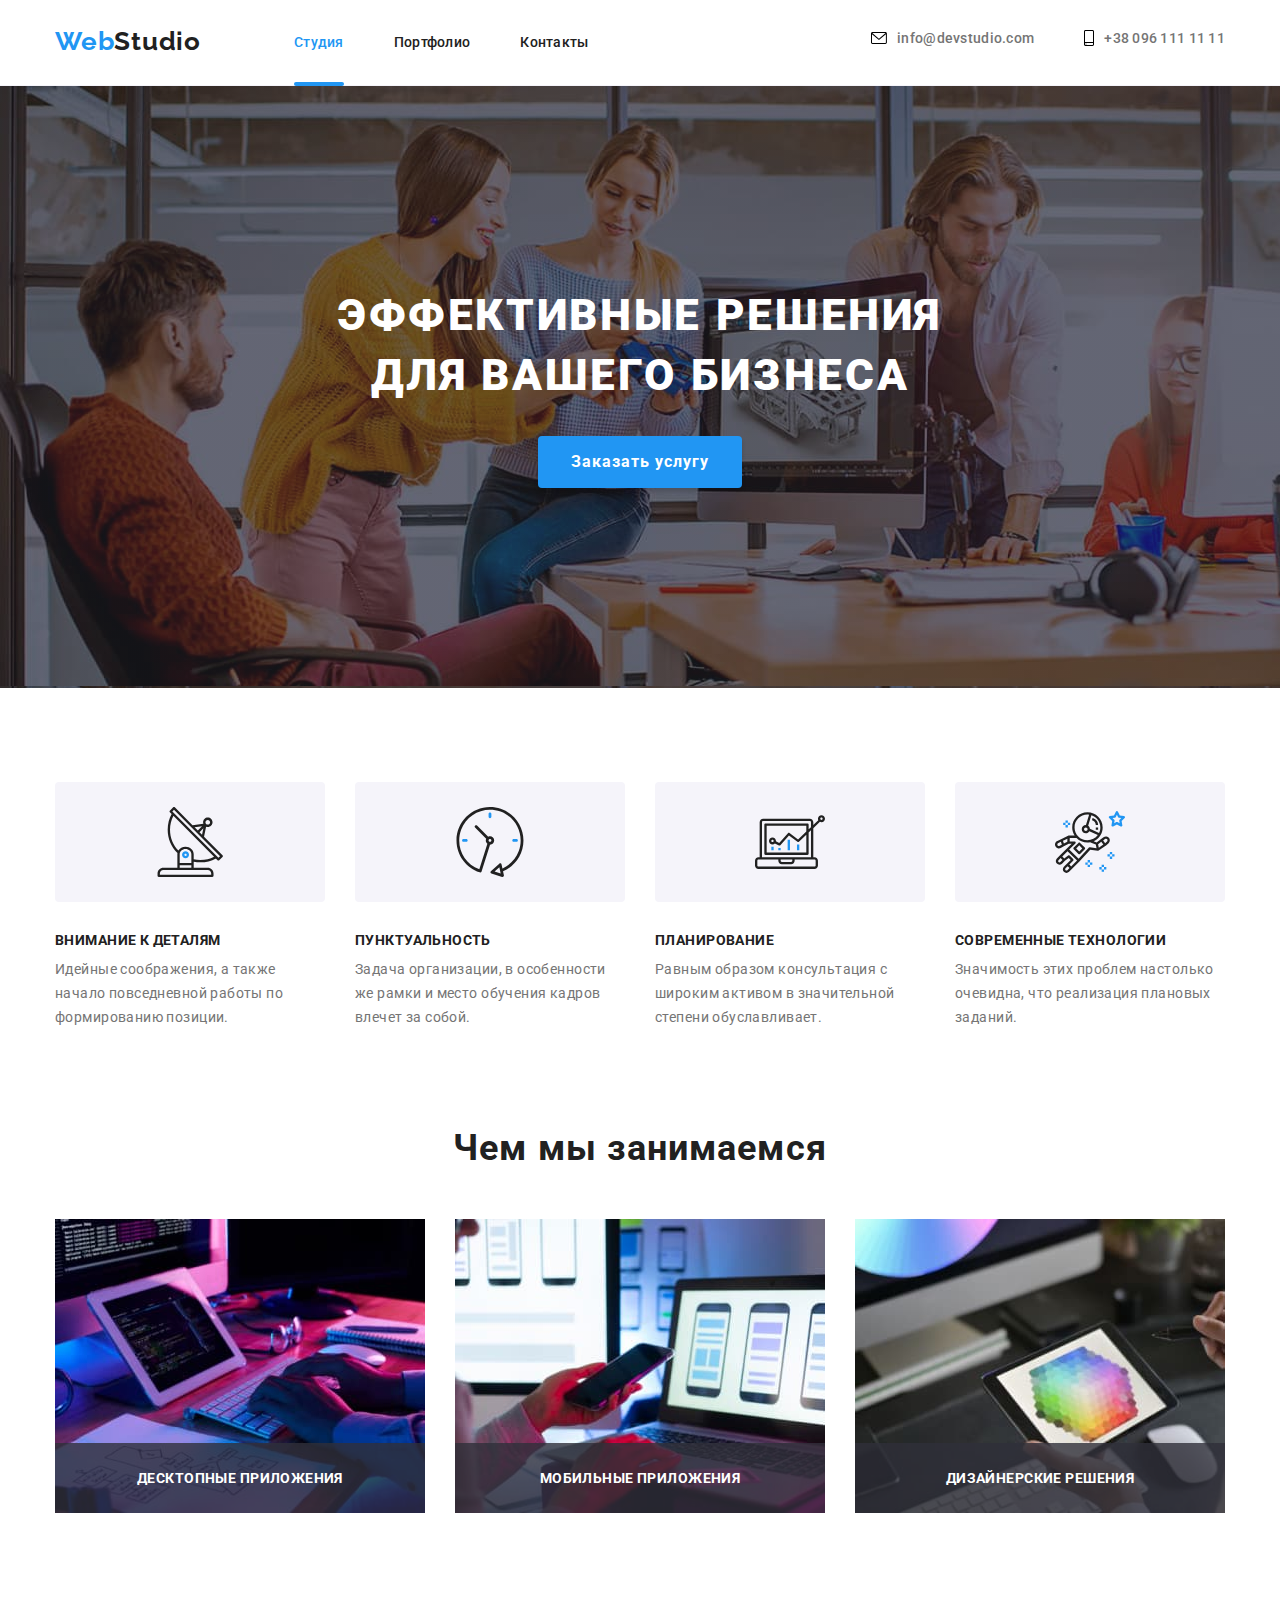
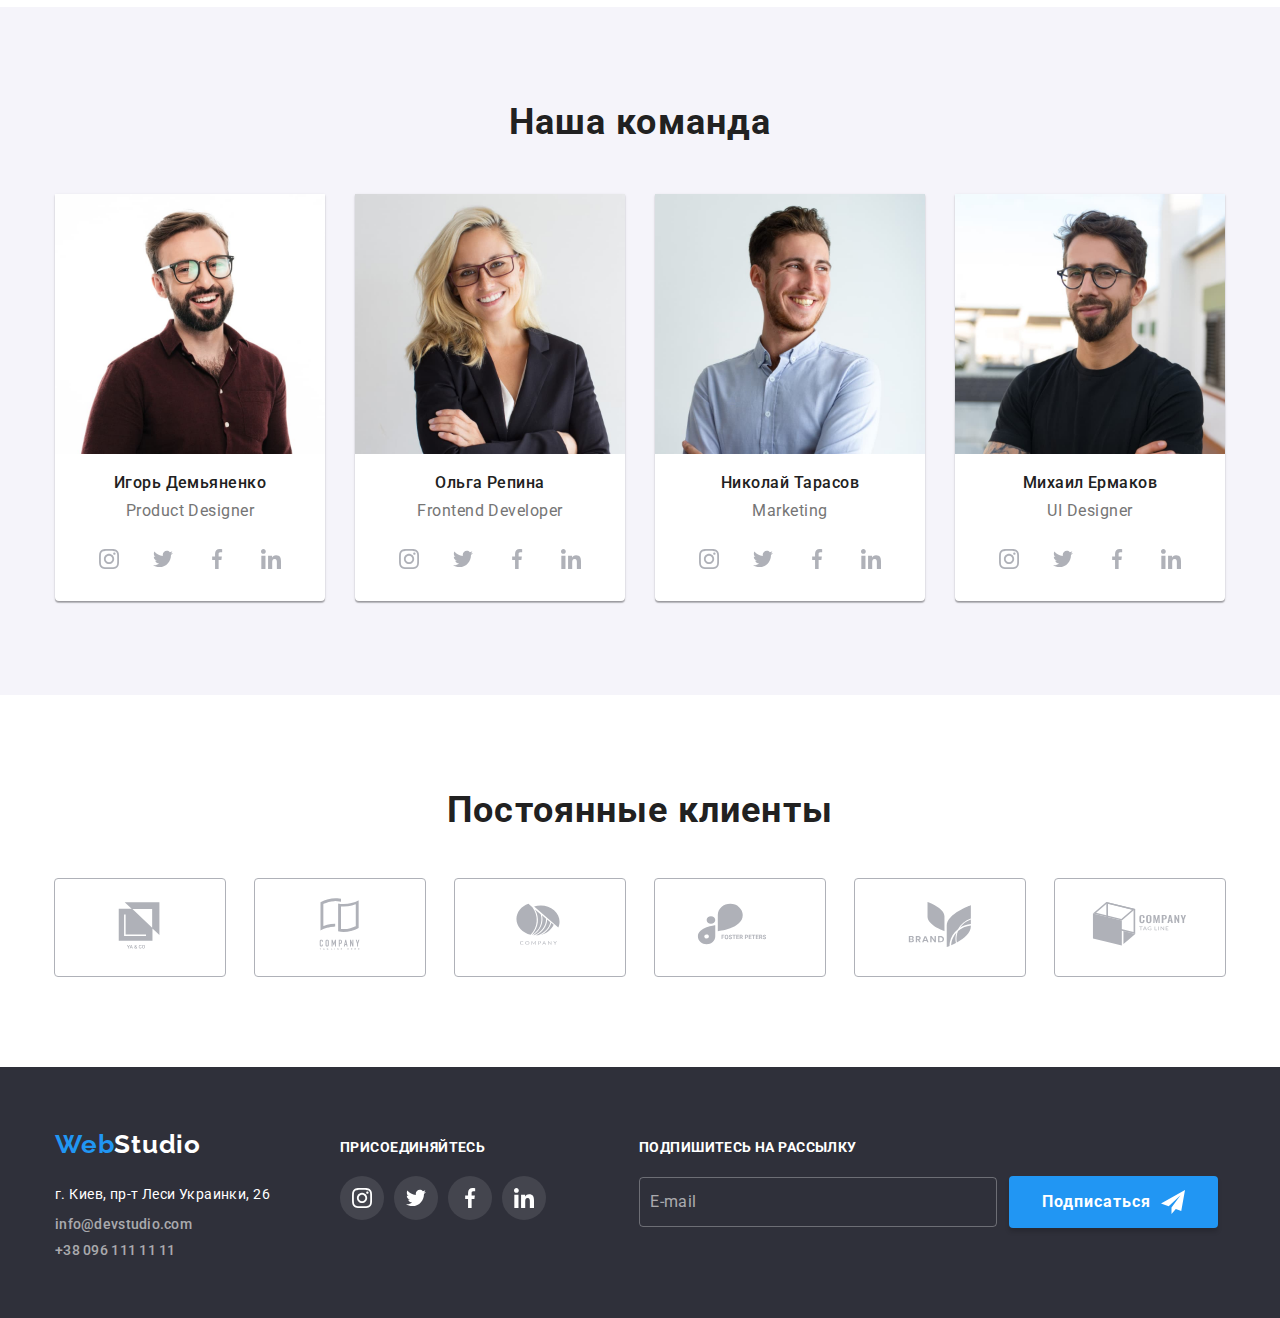
==== commit 07ef1fdf: "Приводить всі назви класів до назв по БЕМ" ====
--- a/index.html
+++ b/index.html
@@ -44,7 +44,7 @@
         <section class="hero">
             <div class="container">
                 <h1 class="hero__title">Эффективные решения</br>для вашего бизнеса</h1>
-                <button data-modal-open type="button" class="main__button">Заказать услугу</button>
+                <button data-modal-open type="button" class="standart__button">Заказать услугу</button>
             </div>
         </section>
         <section class="our-tasks">
@@ -364,7 +364,7 @@
                 <div class="footer-form__group">
                     <form class="form-block">
                         <input class="form-block__input" type="male" name="male" id="male" placeholder="E-mail">
-                        <button class="main__button form-block__button" type="submit">
+                        <button class="standart__button form-block__button" type="submit">
                             Подписаться
                         <svg class="form-block__icon">
                             <use href="./images/sprite.svg#icon-send"></use>
@@ -377,49 +377,49 @@
     </footer>
 
     <div class="modal is-hidden" id="modal" data-modal>
-        <div class="modal-content" id="modal-content">
+        <div class="modal__content" id="modal-content">
             <button data-modal-close type="button" class="button-close">
                 <svg class="close">
                     <use href="./images/sprite.svg#icon-close">
                 </svg>
             </button>
             <form class="form">
-                <p>Оставьте свои данные, мы вам перезвоним</p>
-                <div class="form-field">
-                    <label class="form-label" for="name">Имя</label>
-                    <div class="form-input-group">
-                        <input class="form-input" type="text" name="name" id="name" required>
-                        <svg class="form-input-icon">
+                <p class="form__text">Оставьте свои данные, мы вам перезвоним</p>
+                <div class="form__field">
+                    <label class="form__label" for="name">Имя</label>
+                    <div class="form__input">
+                        <input class="input" type="text" name="name" id="name" required>
+                        <svg class="input__icon">
                             <use href="./images/sprite.svg#icon-name"></use>
                         </svg>
                     </div>
                 </div>
-                <div class="form-field">
-                    <label class="form-label" for="tel">Телефон</label>
-                    <div class="form-input-group">
-                        <input class="form-input" type="tel" name="tel" id="tel" required>
-                        <svg class="form-input-icon">
+                <div class="form__field">
+                    <label class="form__label" for="tel">Телефон</label>
+                    <div class="form__input">
+                        <input class="input" type="tel" name="tel" id="tel" required>
+                        <svg class="input__icon">
                             <use href="./images/sprite.svg#icon-tel"></use>
                         </svg>
                     </div>
                 </div>
-                <div class="form-field">
-                    <label class="form-label" for="male">Почта</label>
-                    <div class="form-input-group">
-                        <input class="form-input" type="male" name="male" id="male" required>
-                        <svg class="form-input-icon">
+                <div class="form__field">
+                    <label class="form__label" for="male">Почта</label>
+                    <div class="form__input">
+                        <input class="input" type="male" name="male" id="male" required>
+                        <svg class="input__icon">
                             <use href="./images/sprite.svg#icon-mail"></use>
                         </svg>
                     </div>
                 </div>
-                <div class="form-field">
-                    <label class="form-label" for="coment">Комментарий</label>
-                    <textarea class="form-textarea" name="coment" id="coment" rows="6" placeholder="Введите текст"></textarea>
-                </div>
-                <div class="form-group">
-                    <label class="form-label-policy" for="policy">
-                        <input type="checkbox" class="form-checkbox" name="policy" id="policy" required>
-                        <span class="form-checkbox-border">
+                <div class="form__field">
+                    <label class="form__label" for="coment">Комментарий</label>
+                    <textarea class="form__textarea" name="coment" id="coment" rows="6" placeholder="Введите текст"></textarea>
+                </div>
+                <div class="form__group">
+                    <label class="policy" for="policy">
+                        <input type="checkbox" class="checkbox" name="policy" id="policy" required>
+                        <span class="checkbox__border">
                             <svg class="icon-check">
                                 <use href="./images/sprite.svg#icon-check"></use>
                             </svg>
@@ -429,8 +429,8 @@
                         <a href="#" class="link-policy">Условия договора</a>
                     </label>
                 </div>
-                <div class="form-button-place">
-                    <button class="main__button" type="submit">Отправить</button>
+                <div class="form__button">
+                    <button class="standart__button" type="submit">Отправить</button>
                 </div>
             </form>
         </div>
--- a/css/styles.css
+++ b/css/styles.css
@@ -160,7 +160,7 @@
   text-transform: uppercase;
   text-align: center;
 }
-.main__button {
+.standart__button {
   display: inline-block;
   min-width: 200px;
   border: 1px solid transparent;
@@ -180,9 +180,410 @@
   transition-duration: 250ms;
   transition-timing-function: cubic-bezier(0.4, 0, 0.2, 1);
 }
-.main__button:hover,
-.main__button:focus {
+.standart__button:hover,
+.standart__button:focus {
   color: var(--main-background-color);
+}
+
+/* Секция "Наши преимущества" */
+
+.our-tasks {
+  padding-top: 94px;
+  padding-bottom: 94px;
+}
+
+.our-tasks__title {
+  visibility: hidden;
+  height: 0;
+  font-weight: 700;
+  font-size: 36px;
+  line-height: 1.172;
+  letter-spacing: 0.03em;
+  text-align: center;
+}
+
+.our-tasks__list {
+  display: flex;
+}
+
+.our-tasks__list .our-tasks__item:not(:last-child) {
+  margin-right: 30px;
+}
+
+.task__card {
+  display: flex;
+  align-items: center;
+  justify-content: center;
+  margin-bottom: 30px;
+  width: 270px;
+  height: 120px;
+  background: var(--background-color);
+  border: none;
+  border-radius: 4px;
+}
+.task__logo {
+  width: 70px;
+  height: 70px;
+}
+
+.task__title {
+  width: 270px;
+  margin-bottom: 10px;
+  font-weight: 700;
+  font-size: 14px;
+  line-height: 1.172;
+  letter-spacing: 0.03em;
+  text-transform: uppercase;
+}
+.task__text {
+  width: 270px;
+  height: 75px;
+  color: var(--second-color-font);
+  font-weight: 400;
+  font-size: 14px;
+  line-height: 1.714;
+  letter-spacing: 0.03em;
+}
+
+/* sections "our work" */
+
+.our-work {
+  padding-bottom: 94px;
+}
+
+.our-work__list {
+  display: flex;
+}
+
+.our-work__item {
+  display: inline-block;
+}
+
+.our-work__item:not(:last-child) {
+  margin-right: 30px;
+}
+
+.our-work__title {
+  margin-bottom: 50px;
+  font-weight: 700;
+  font-size: 36px;
+  line-height: 1.172;
+  letter-spacing: 0.03em;
+  text-align: center;
+}
+
+.our-work__thumb {
+  display: block;
+  position: relative;
+}
+
+.our-work__label {
+  position: absolute;
+  bottom: 0;
+  padding-top: 27px;
+  padding-bottom: 27px;
+  width: 370px;
+  height: 70px;
+  background-color: rgba(47, 48, 58, 0.8);
+  color: var(--color-white);
+  font-weight: 700;
+  font-size: 14px;
+  line-height: 1.172;
+  text-align: center;
+  letter-spacing: 0.03em;
+  text-transform: uppercase;
+}
+
+/* section "team" */
+
+.team {
+  padding-top: 94px;
+  padding-bottom: 94px;
+  background-color: var(--background-color);
+}
+
+.team__title {
+  margin-bottom: 50px;
+  font-weight: 700;
+  font-size: 36px;
+  line-height: 1.172;
+  letter-spacing: 0.03em;
+  text-align: center;
+}
+
+.team__list {
+  display: flex;
+}
+.team__item:not(:last-child) {
+  margin-right: 30px;
+}
+.team__item {
+  width: 270px;
+  border-radius: 0px 0px 4px 4px;
+  box-shadow: 0px 1px 3px rgba(0, 0, 0, 0.12), 0px 1px 1px rgba(0, 0, 0, 0.14),
+    0px 2px 1px rgba(0, 0, 0, 0.2);
+  background-color: var(--color-white);
+}
+
+.card__desc {
+  padding-top: 30px;
+  padding-bottom: 30px;
+}
+
+.member {
+  margin-bottom: 10px;
+  font-weight: 500;
+  font-size: 16px;
+  line-height: 1.172;
+  letter-spacing: 0.03em;
+  text-align: center;
+}
+
+.rank {
+  margin-bottom: 16px;
+  font-weight: 500;
+  font-size: 16px;
+  line-height: 1.172;
+  letter-spacing: 0.03em;
+  text-align: center;
+  font-weight: 400;
+  color: var(--second-color-font);
+}
+
+.social__list {
+  display: flex;
+  justify-content: center;
+}
+
+.social__item {
+  display: flex;
+  align-items: center;
+  justify-content: center;
+}
+
+.social__item:not(:last-child) {
+  margin-right: 10px;
+}
+
+.social__link {
+  display: flex;
+  align-items: center;
+  justify-content: center;
+  border-radius: 50%;
+  width: 44px;
+  height: 44px;
+  transition-property: color, fill, background-color, box-shadow;
+  transition-duration: 250ms;
+  transition-timing-function: cubic-bezier(0.4, 0, 0.2, 1);
+}
+
+.social__logo {
+  fill: var(--third-color-font);
+  width: 20px;
+  height: 20px;
+  transition-property: color, fill, background-color, box-shadow;
+  transition-duration: 250ms;
+  transition-timing-function: cubic-bezier(0.4, 0, 0.2, 1);
+}
+
+.social__link:focus .social__logo,
+.social__link:hover .social__logo {
+  fill: var(--color-white);
+}
+
+/* section "Our clients" */
+
+.our-clients {
+  padding: 94px 0;
+}
+
+.our-clients__title {
+  margin-bottom: 50px;
+  font-style: normal;
+  font-weight: bold;
+  font-size: 36px;
+  line-height: 1.172;
+  text-align: center;
+  letter-spacing: 0.03em;
+}
+
+.clients__logo {
+  fill: var(--third-color-font);
+  width: 106px;
+  height: 60px;
+  transition-property: color, fill, background-color, box-shadow;
+  transition-duration: 250ms;
+  transition-timing-function: cubic-bezier(0.4, 0, 0.2, 1);
+}
+
+.clients__item {
+  display: flex;
+  align-items: center;
+  justify-content: center;
+  width: 170px;
+  height: 92px;
+  cursor: pointer;
+}
+
+.clients__link {
+  padding: 16px 32px;
+  border: 1px solid var(--third-color-font);
+  border-radius: 4px;
+  transition-property: color, fill, background-color, box-shadow, border-color;
+  transition-duration: 250ms;
+  transition-timing-function: cubic-bezier(0.4, 0, 0.2, 1);
+}
+
+.clients__list {
+  display: flex;
+  align-items: center;
+  justify-content: center;
+}
+
+.clients__item:not(:last-child) {
+  margin-right: 30px;
+}
+
+.clients__link:hover,
+.clients__link:focus {
+  border-color: var(--main-color-mark);
+}
+
+.clients__link:hover .clients__logo,
+.clients__link:focus .clients__logo {
+  fill: var(--main-color-mark);
+}
+
+/* footer */
+
+.footer {
+  background-color: var(--main-background-color);
+  color: var(--color-white);
+  font-weight: 400;
+  font-size: 14px;
+  line-height: 1.714;
+  letter-spacing: 0.03em;
+  padding-top: 60px;
+  padding-bottom: 60px;
+}
+
+.footer-container {
+  display: flex;
+  justify-content: flex-start;
+}
+
+.footer-logo {
+  padding-top: 0;
+  padding-bottom: 0;
+  margin-bottom: 20px;
+}
+
+.address {
+  margin-bottom: 9px;
+  font-style: normal;
+}
+
+.contacts__list {
+  color: var(--color-font-footer);
+}
+
+.contacts__item:not(:last-child) {
+  margin-bottom: 9px;
+}
+
+.contacts__info {
+  margin-right: 70px;
+}
+
+.footer__social {
+  padding-top: 12px;
+  margin-right: 93px;
+}
+
+.social__text {
+  display: block;
+  margin-bottom: 20px;
+  font-style: normal;
+  font-weight: 700;
+  font-size: 14px;
+  line-height: 1.172;
+  letter-spacing: 0.03em;
+  text-transform: uppercase;
+}
+
+.social__list--start {
+  justify-content: flex-start;
+  margin: 0;
+}
+.social__link--footer {
+  background: rgba(255, 255, 255, 0.1);
+  transition-property: color, fill, background-color, box-shadow;
+  transition-duration: 250ms;
+  transition-timing-function: cubic-bezier(0.4, 0, 0.2, 1);
+}
+.social__logo--footer {
+  fill: var(--color-white);
+}
+
+.social__link:focus,
+.social__link:hover {
+  background-color: var(--main-color-mark);
+}
+
+.footer-form {
+  padding-top: 12px;
+}
+
+.footer-form__text {
+  display: block;
+  padding: 0;
+  margin-bottom: 20px;
+  font-weight: 700;
+  font-size: 14px;
+  line-height: 1.172;
+  letter-spacing: 0.03em;
+  text-transform: uppercase;
+}
+
+.form-block {
+  display: flex;
+  align-items: center;
+}
+
+.form-block__input {
+  font-size: 16px;
+  line-height: 1.25;
+  color: var(--color-white);
+  letter-spacing: 0.03em;
+  padding: 10px;
+  width: 358px;
+  height: 50px;
+  border: 1px solid rgba(255, 255, 255, 0.3);
+  border-radius: 4px;
+  background-color: transparent;
+}
+
+.form-block__input::placeholder {
+  color: rgba(255, 255, 255, 0.6);
+}
+
+.form-block__button {
+  display: flex;
+  align-items: center;
+  justify-content: center;
+  margin-left: 12px;
+  fill: var(--color-white);
+}
+
+.form-block__button:hover,
+.form-block__button:focus {
+  fill: var(--main-background-color);
+}
+
+.form-block__icon {
+  width: 24px;
+  height: 24px;
+  margin-left: 10px;
 }
 
 /* modal */
@@ -204,7 +605,7 @@
   background-color: rgba(0, 0, 0, 0.2);
 }
 
-.modal-content {
+.modal__content {
   position: absolute;
   top: 50%;
   left: 50%;
@@ -221,6 +622,7 @@
   box-shadow: 0px 1px 3px rgba(0, 0, 0, 0.12), 0px 1px 1px rgba(0, 0, 0, 0.14),
     0px 2px 1px rgba(0, 0, 0, 0.2);
 }
+
 .button-close {
   display: flex;
   justify-content: center;
@@ -235,6 +637,7 @@
   border-radius: 50%;
   background-color: transparent;
 }
+
 .close {
   width: 18px;
   height: 18px;
@@ -242,10 +645,12 @@
   transition-duration: 250ms;
   transition-timing-function: cubic-bezier(0.4, 0, 0.2, 1);
 }
+
 .button-close:focus .close,
 .button-close:hover .close {
   fill: var(--main-color-mark);
 }
+
 .is-hidden {
   pointer-events: none;
   opacity: 1;
@@ -254,12 +659,12 @@
   transition: transform 250ms cubic-bezier(0.4, 0, 0.2, 1);
 }
 
-.form-field {
+.form__field {
   display: flex;
   flex-direction: column;
 }
 
-.form p {
+.form__text {
   margin-bottom: 12px;
   font-style: normal;
   font-weight: 700;
@@ -269,7 +674,7 @@
   letter-spacing: 0.03em;
 }
 
-.form-label {
+.form__label {
   margin-bottom: 4px;
   font-style: normal;
   font-weight: 400;
@@ -279,7 +684,7 @@
   color: var(--second-color-font);
 }
 
-.form-input {
+.input {
   padding: 11px;
   padding-left: 42px;
   border: 1px solid rgba(33, 33, 33, 0.2);
@@ -290,15 +695,18 @@
   transition-duration: 250ms;
   transition-timing-function: cubic-bezier(0.4, 0, 0.2, 1);
 }
-.form-input:focus {
+
+.input:focus {
   border-color: var(--main-color-mark);
   outline: 0;
 }
-.form-input-group {
+
+.form__input {
   position: relative;
   margin-bottom: 10px;
 }
-.form-input-icon {
+
+.input__icon {
   position: absolute;
   width: 18px;
   height: 18px;
@@ -309,10 +717,12 @@
   transition-duration: 250ms;
   transition-timing-function: cubic-bezier(0.4, 0, 0.2, 1);
 }
-.form-input:focus + .form-input-icon {
+
+.input:focus + .input__icon {
   fill: var(--main-color-mark);
 }
-.form-textarea {
+
+.form__textarea {
   margin-bottom: 20px;
   padding: 12px 16px;
   border: 1px solid rgba(33, 33, 33, 0.2);
@@ -324,11 +734,13 @@
   transition-duration: 250ms;
   transition-timing-function: cubic-bezier(0.4, 0, 0.2, 1);
 }
-.form-textarea:focus {
+
+.form__textarea:focus {
   border-color: var(--main-color-mark);
   outline: 0;
 }
-.form-textarea::placeholder {
+
+.form__textarea::placeholder {
   font-style: normal;
   font-weight: 400;
   font-size: 12px;
@@ -337,13 +749,15 @@
 
   color: rgba(117, 117, 117, 0.5);
 }
-.form-group {
+
+.form__group {
   position: relative;
 
   text-align: center;
   margin-bottom: 30px;
 }
-.form-checkbox {
+
+.checkbox {
   position: absolute;
   width: 1px;
   height: 1px;
@@ -353,7 +767,8 @@
   clip: rect(0 0 0 0);
   overflow: hidden;
 }
-.form-checkbox-border {
+
+.checkbox__border {
   position: relative;
   display: block;
   margin-right: 9px;
@@ -378,15 +793,17 @@
   transition-duration: 250ms;
   transition-timing-function: cubic-bezier(0.4, 0, 0.2, 1);
 }
-.form-checkbox:checked + .form-checkbox-border .icon-check {
+
+.checkbox:checked + .checkbox__border .icon-check {
   opacity: 1;
 }
-.form-checkbox:checked + .form-checkbox-border {
+
+.checkbox:checked + .checkbox__border {
   background-color: var(--main-color-mark);
   border-color: var(--main-color-mark);
 }
 
-.form-label-policy {
+.policy {
   display: flex;
   align-items: center;
   justify-content: center;
@@ -396,6 +813,7 @@
   color: var(--second-color-font);
   letter-spacing: 0.03em;
 }
+
 .link-policy {
   padding-left: 4px;
   color: inherit;
@@ -404,407 +822,10 @@
   line-height: 1.714;
   color: var(--main-color-mark);
 }
-.form-button-place {
-  display: flex;
-  justify-content: center;
-}
-
-/* Секция "Наши преимущества" */
-
-.our-tasks {
-  padding-top: 94px;
-  padding-bottom: 94px;
-}
-
-.our-tasks__title {
-  visibility: hidden;
-  height: 0;
-  font-weight: 700;
-  font-size: 36px;
-  line-height: 1.172;
-  letter-spacing: 0.03em;
-  text-align: center;
-}
-
-.our-tasks__list {
-  display: flex;
-}
-
-.our-tasks__list .our-tasks__item:not(:last-child) {
-  margin-right: 30px;
-}
-
-.task__card {
-  display: flex;
-  align-items: center;
-  justify-content: center;
-  margin-bottom: 30px;
-  width: 270px;
-  height: 120px;
-  background: var(--background-color);
-  border: none;
-  border-radius: 4px;
-}
-.task__logo {
-  width: 70px;
-  height: 70px;
-}
-
-.task__title {
-  width: 270px;
-  margin-bottom: 10px;
-  font-weight: 700;
-  font-size: 14px;
-  line-height: 1.172;
-  letter-spacing: 0.03em;
-  text-transform: uppercase;
-}
-.task__text {
-  width: 270px;
-  height: 75px;
-  color: var(--second-color-font);
-  font-weight: 400;
-  font-size: 14px;
-  line-height: 1.714;
-  letter-spacing: 0.03em;
-}
-
-/* sections "our work" */
-
-.our-work {
-  padding-bottom: 94px;
-}
-
-.our-work__list {
-  display: flex;
-}
-
-.our-work__item {
-  display: inline-block;
-}
-
-.our-work__item:not(:last-child) {
-  margin-right: 30px;
-}
-
-.our-work__title {
-  margin-bottom: 50px;
-  font-weight: 700;
-  font-size: 36px;
-  line-height: 1.172;
-  letter-spacing: 0.03em;
-  text-align: center;
-}
-
-.our-work__thumb {
-  display: block;
-  position: relative;
-}
-
-.our-work__label {
-  position: absolute;
-  bottom: 0;
-  padding-top: 27px;
-  padding-bottom: 27px;
-  width: 370px;
-  height: 70px;
-  background-color: rgba(47, 48, 58, 0.8);
-  color: var(--color-white);
-  font-weight: 700;
-  font-size: 14px;
-  line-height: 1.172;
-  text-align: center;
-  letter-spacing: 0.03em;
-  text-transform: uppercase;
-}
-
-/* section "team" */
-
-.team {
-  padding-top: 94px;
-  padding-bottom: 94px;
-  background-color: var(--background-color);
-}
-
-.team__title {
-  margin-bottom: 50px;
-  font-weight: 700;
-  font-size: 36px;
-  line-height: 1.172;
-  letter-spacing: 0.03em;
-  text-align: center;
-}
-
-.team__list {
-  display: flex;
-}
-.team__item:not(:last-child) {
-  margin-right: 30px;
-}
-.team__item {
-  width: 270px;
-  border-radius: 0px 0px 4px 4px;
-  box-shadow: 0px 1px 3px rgba(0, 0, 0, 0.12), 0px 1px 1px rgba(0, 0, 0, 0.14),
-    0px 2px 1px rgba(0, 0, 0, 0.2);
-  background-color: var(--color-white);
-}
-
-.card__desc {
-  padding-top: 30px;
-  padding-bottom: 30px;
-}
-
-.member {
-  margin-bottom: 10px;
-  font-weight: 500;
-  font-size: 16px;
-  line-height: 1.172;
-  letter-spacing: 0.03em;
-  text-align: center;
-}
-
-.rank {
-  margin-bottom: 16px;
-  font-weight: 500;
-  font-size: 16px;
-  line-height: 1.172;
-  letter-spacing: 0.03em;
-  text-align: center;
-  font-weight: 400;
-  color: var(--second-color-font);
-}
-
-.social__list {
-  display: flex;
-  justify-content: center;
-}
-
-.social__item {
-  display: flex;
-  align-items: center;
-  justify-content: center;
-}
-
-.social__item:not(:last-child) {
-  margin-right: 10px;
-}
-
-.social__link {
-  display: flex;
-  align-items: center;
-  justify-content: center;
-  border-radius: 50%;
-  width: 44px;
-  height: 44px;
-  transition-property: color, fill, background-color, box-shadow;
-  transition-duration: 250ms;
-  transition-timing-function: cubic-bezier(0.4, 0, 0.2, 1);
-}
-
-.social__logo {
-  fill: var(--third-color-font);
-  width: 20px;
-  height: 20px;
-  transition-property: color, fill, background-color, box-shadow;
-  transition-duration: 250ms;
-  transition-timing-function: cubic-bezier(0.4, 0, 0.2, 1);
-}
-
-.social__link:focus .social__logo,
-.social__link:hover .social__logo {
-  fill: var(--color-white);
-}
-
-/* section "Our clients" */
-
-.our-clients {
-  padding: 94px 0;
-}
-
-.our-clients__title {
-  margin-bottom: 50px;
-  font-style: normal;
-  font-weight: bold;
-  font-size: 36px;
-  line-height: 1.172;
-  text-align: center;
-  letter-spacing: 0.03em;
-}
-
-.clients__logo {
-  fill: var(--third-color-font);
-  width: 106px;
-  height: 60px;
-  transition-property: color, fill, background-color, box-shadow;
-  transition-duration: 250ms;
-  transition-timing-function: cubic-bezier(0.4, 0, 0.2, 1);
-}
-
-.clients__item {
-  display: flex;
-  align-items: center;
-  justify-content: center;
-  width: 170px;
-  height: 92px;
-  cursor: pointer;
-}
-
-.clients__link {
-  padding: 16px 32px;
-  border: 1px solid var(--third-color-font);
-  border-radius: 4px;
-  transition-property: color, fill, background-color, box-shadow, border-color;
-  transition-duration: 250ms;
-  transition-timing-function: cubic-bezier(0.4, 0, 0.2, 1);
-}
-
-.clients__list {
-  display: flex;
-  align-items: center;
-  justify-content: center;
-}
-
-.clients__item:not(:last-child) {
-  margin-right: 30px;
-}
-
-.clients__link:hover,
-.clients__link:focus {
-  border-color: var(--main-color-mark);
-}
-
-.clients__link:hover .clients__logo,
-.clients__link:focus .clients__logo {
-  fill: var(--main-color-mark);
-}
-
-/* footer */
-
-.footer {
-  background-color: var(--main-background-color);
-  color: var(--color-white);
-  font-weight: 400;
-  font-size: 14px;
-  line-height: 1.714;
-  letter-spacing: 0.03em;
-  padding-top: 60px;
-  padding-bottom: 60px;
-}
-
-.footer-container {
-  display: flex;
-  justify-content: flex-start;
-}
-
-.footer-logo {
-  padding-top: 0;
-  padding-bottom: 0;
-  margin-bottom: 20px;
-}
-
-.address {
-  margin-bottom: 9px;
-  font-style: normal;
-}
-
-.contacts__list {
-  color: var(--color-font-footer);
-}
-
-.contacts__item:not(:last-child) {
-  margin-bottom: 9px;
-}
-
-.contacts__info {
-  margin-right: 70px;
-}
-
-.footer__social {
-  padding-top: 12px;
-  margin-right: 93px;
-}
-
-.social__text {
-  display: block;
-  margin-bottom: 20px;
-  font-style: normal;
-  font-weight: 700;
-  font-size: 14px;
-  line-height: 1.172;
-  letter-spacing: 0.03em;
-  text-transform: uppercase;
-}
-
-.social__list--start {
-  justify-content: flex-start;
-  margin: 0;
-}
-.social__link--footer {
-  background: rgba(255, 255, 255, 0.1);
-  transition-property: color, fill, background-color, box-shadow;
-  transition-duration: 250ms;
-  transition-timing-function: cubic-bezier(0.4, 0, 0.2, 1);
-}
-.social__logo--footer {
-  fill: var(--color-white);
-}
-
-.social__link:focus,
-.social__link:hover {
-  background-color: var(--main-color-mark);
-}
-
-.footer-form {
-  padding-top: 12px;
-}
-
-.footer-form__text {
-  display: block;
-  padding: 0;
-  margin-bottom: 20px;
-  font-weight: 700;
-  font-size: 14px;
-  line-height: 1.172;
-  letter-spacing: 0.03em;
-  text-transform: uppercase;
-}
-
-.form-block {
-  display: flex;
-  align-items: center;
-}
-
-.form-block__input {
-  font-size: 16px;
-  line-height: 1.25;
-  color: var(--color-white);
-  letter-spacing: 0.03em;
-  padding: 10px;
-  width: 358px;
-  height: 50px;
-  border: 1px solid rgba(255, 255, 255, 0.3);
-  border-radius: 4px;
-  background-color: transparent;
-}
-.form-block__input::placeholder {
-  color: rgba(255, 255, 255, 0.6);
-}
-
-.form-block__button {
-  display: flex;
-  align-items: center;
-  justify-content: center;
-  margin-left: 12px;
-  fill: var(--color-white);
-}
-.form-block__button:hover,
-.form-block__button:focus {
-  fill: var(--main-background-color);
-}
-.form-block__icon {
-  width: 24px;
-  height: 24px;
-  margin-left: 10px;
+
+.form__button {
+  display: flex;
+  justify-content: center;
 }
 
 /* "portfolio.html" styles body */
@@ -844,30 +865,32 @@
   padding-bottom: 94px;
 }
 
-.portfolio-buttons-list {
+.buttons__list {
   display: flex;
   margin-bottom: 50px;
   justify-content: center;
 }
-.portfolio-buttons-list > li:not(:last-child) {
+
+.buttons__item:not(:last-child) {
   margin-right: 8px;
 }
 
-.portfolio-cards-list {
+.cards__list {
   display: flex;
   flex-wrap: wrap;
   margin-right: -30px;
   margin-bottom: -30px;
   background-color: var(--color-white);
 }
-.portfolio-cards-item {
+
+.cards__item {
   margin-right: 30px;
   margin-bottom: 30px;
   width: 370px;
   background-color: var(--color-white);
 }
 
-.portfolio-border {
+.cards__border {
   border-left: 1px solid var(--background-color);
   border-bottom: 1px solid var(--background-color);
   border-right: 1px solid var(--background-color);
@@ -876,11 +899,13 @@
   transition-duration: 250ms;
   transition-timing-function: cubic-bezier(0.4, 0, 0.2, 1);
 }
-.portfolio-box {
+
+.cards__prospect {
   position: relative;
   width: 370px;
   overflow: hidden;
 }
+
 .overlay {
   display: flex;
   align-items: center;
@@ -894,31 +919,37 @@
   transform: translatey(100%);
   transition: transform 250ms cubic-bezier(0.4, 0, 0.2, 1);
 }
-.overlay > p {
+
+.overlay__text {
   font-size: 18px;
   line-height: 1.556;
   letter-spacing: 0.03em;
   color: var(--color-white);
 }
-.portfolio-border:hover {
+
+.cards__prospect:hover {
   box-shadow: 0px 1px 1px rgba(0, 0, 0, 0.12), 0px 4px 4px rgba(0, 0, 0, 0.06),
     1px 4px 6px rgba(0, 0, 0, 0.16);
 }
-.portfolio-border:hover .overlay {
+
+.cards__prospect:hover .overlay {
   transform: translatey(0);
   transition: transform 250ms cubic-bezier(0.4, 0, 0.2, 1);
 }
-.portfolio-cards-item .card-desc {
+
+.card__desc {
   padding: 20px 24px;
 }
-.portfolio-cards-name {
+
+.card__name {
   margin-bottom: 4px;
   font-weight: 700;
   font-size: 18px;
   line-height: 2;
   letter-spacing: 0.06em;
 }
-.portfolio-cards-type {
+
+.card__type {
   color: var(--second-color-font);
   font-weight: 400;
   font-size: 16px;
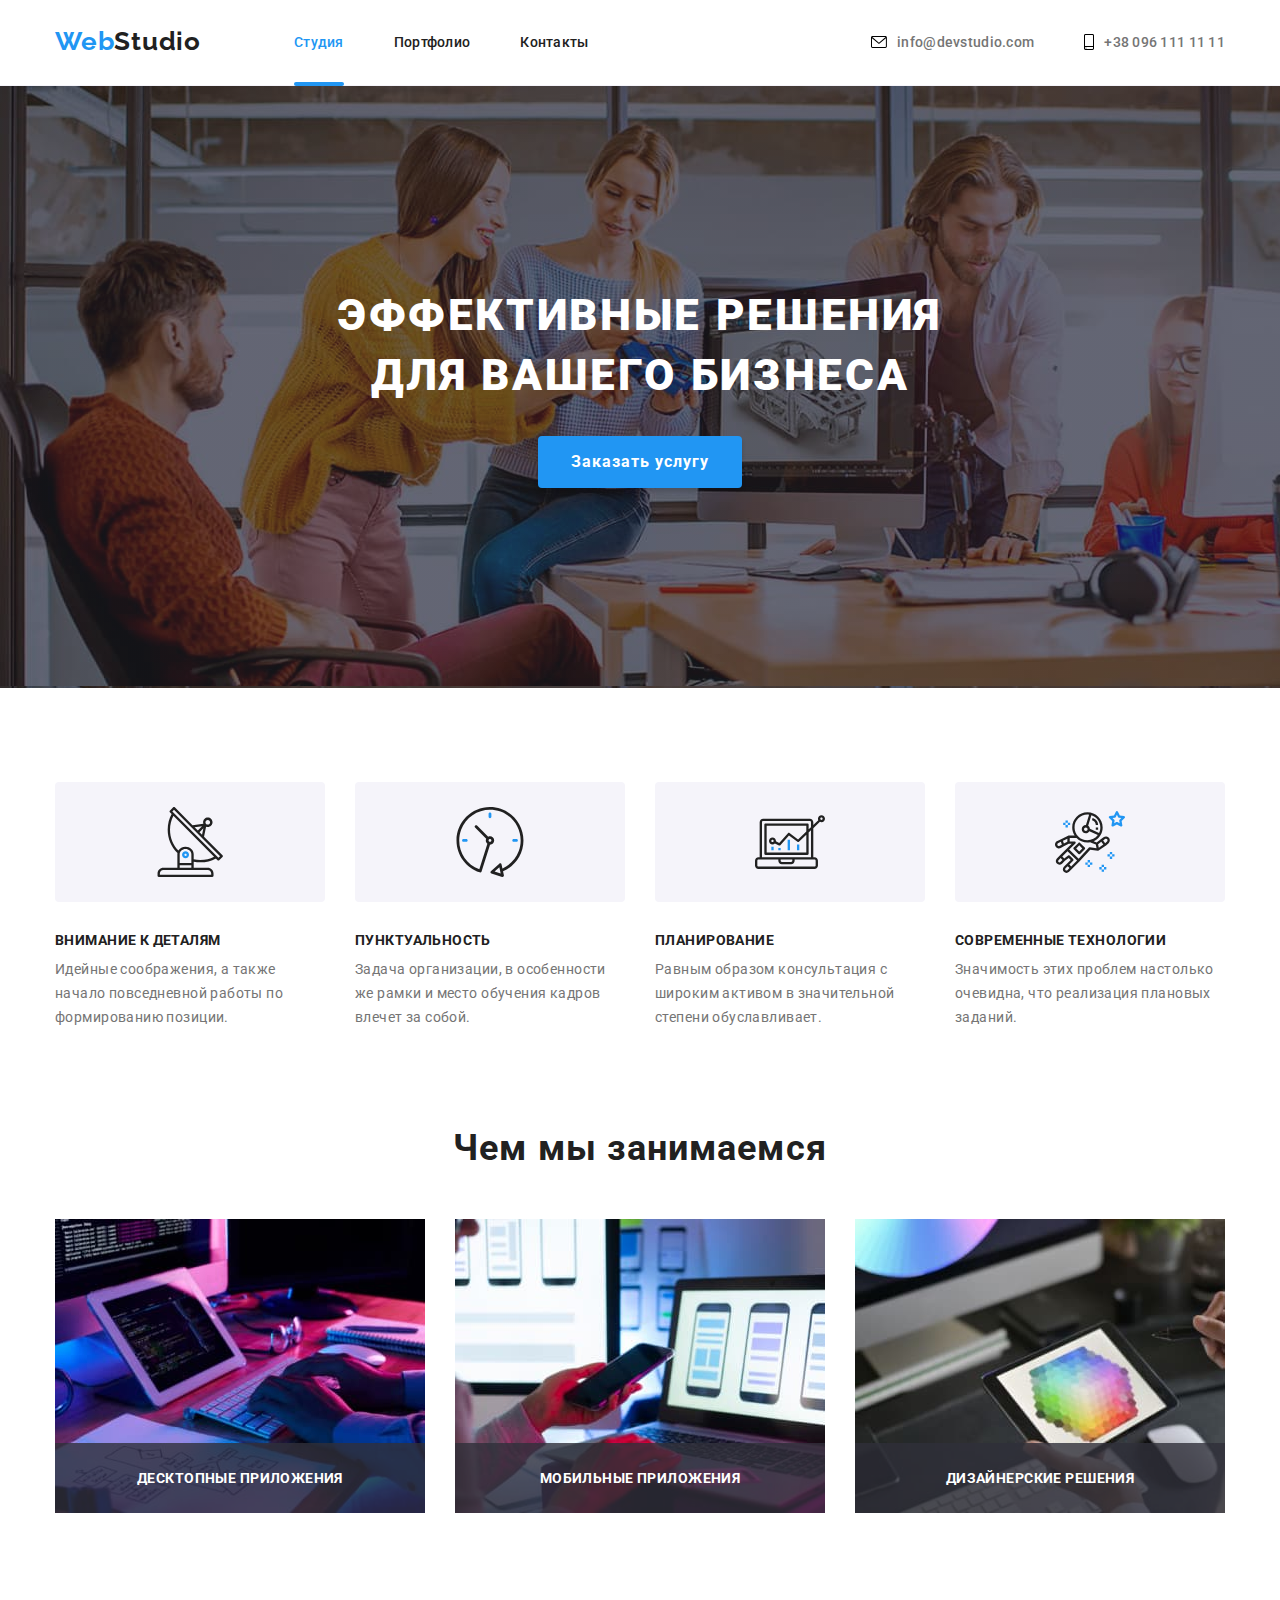
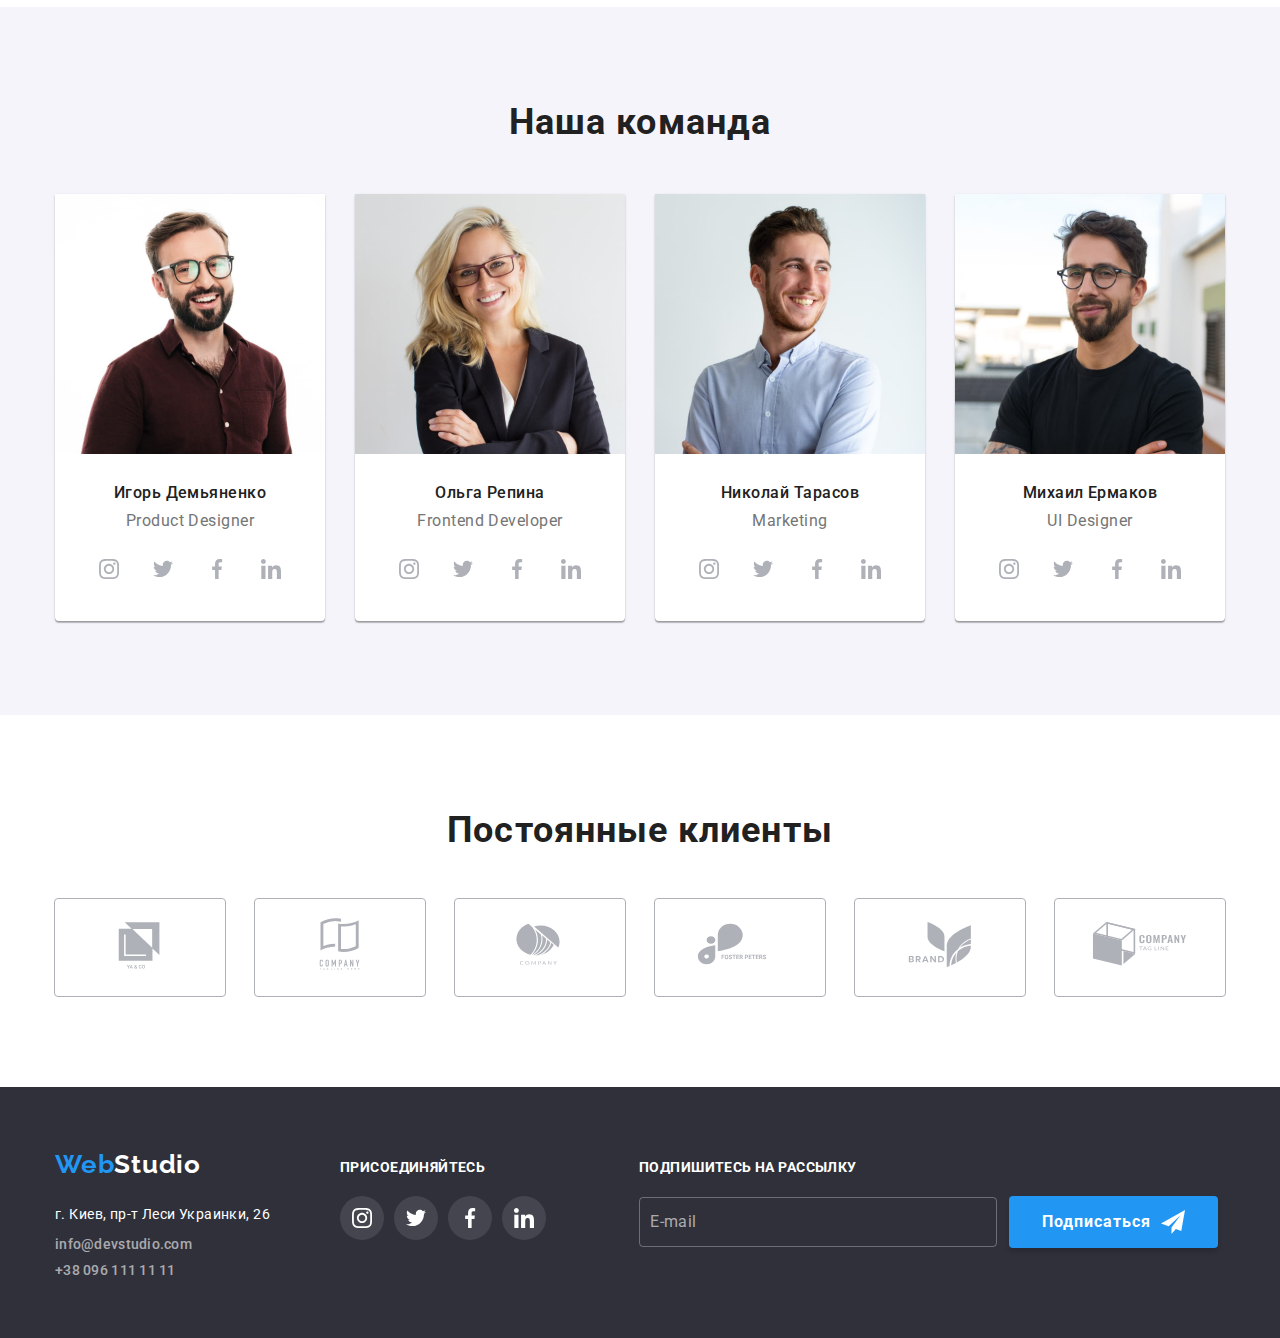
==== commit e70abc28: "Виконує рефакторинг коду за допом. SASS" ====
--- a/index.html
+++ b/index.html
@@ -9,8 +9,8 @@
     <link href="https://fonts.googleapis.com/css2?family=Raleway:wght@700&family=Roboto:wght@400;500;700;900&display=swap"
         rel="stylesheet">
     <link rel="stylesheet" href="https://cdnjs.cloudflare.com/ajax/libs/modern-normalize/1.0.0/modern-normalize.min.css">
-    <link rel="stylesheet" href="./css/styles.css">
-</head>
+    <link rel="stylesheet" href="./css/main.min.css">
+    </head>
 <body>
     <header class="header">
         <div class="container container-header">
@@ -318,12 +318,12 @@
     </main>
     <footer class="footer">
         <div class="container footer-container">
-            <div class="contacts__info">
+            <div class="footer-contacts__info">
                 <a href="/" class="logo footer-logo"><span class="logo-blue">Web</span>Studio</a>
                 <address class="address">г. Киев, пр-т Леси Украинки, 26</address>
-                <ul class="list contacts__list">
-                    <li class="contacts__item"><a href="mailto:info@devstudio.com" class="link">info@devstudio.com</a></li>
-                    <li class="contacts__item"><a href="tel:+380961111111" class="link">+38 096 111 11 11</a></li>
+                <ul class="list footer-contacts__list">
+                    <li class="footer-contacts__item"><a href="mailto:info@devstudio.com" class="link">info@devstudio.com</a></li>
+                    <li class="footer-contacts__item"><a href="tel:+380961111111" class="link">+38 096 111 11 11</a></li>
                 </ul>
             </div>
             <div class="footer__social">
--- a/css/main.min.css
+++ b/css/main.min.css
@@ -0,0 +1,2 @@
+*{-webkit-box-sizing:border-box;box-sizing:border-box;margin:0;padding:0;list-style:none}body{font-family:"Roboto",sans-serif,"Times New Roman",Times,serif;font-style:normal;color:#212121}img{display:block}.container{width:1200px;margin:0 auto;padding:0 15px}.standart__button{display:inline-block;min-width:200px;border:1px solid transparent;border-radius:4px;padding:10px 32px;background-color:#2196f3;font-family:"Roboto",sans-serif;color:#fff;font-weight:700;font-size:16px;line-height:1.875;letter-spacing:0.06em;text-align:center;cursor:pointer;-webkit-box-shadow:0px 4px 4px rgba(0,0,0,0.15);box-shadow:0px 4px 4px rgba(0,0,0,0.15);-webkit-transition-property:color, fill, background-color, -webkit-box-shadow;transition-property:color, fill, background-color, -webkit-box-shadow;transition-property:color, fill, background-color, box-shadow;transition-property:color, fill, background-color, box-shadow, -webkit-box-shadow;-webkit-transition-duration:250ms;transition-duration:250ms;-webkit-transition-timing-function:cubic-bezier(0.4, 0, 0.2, 1);transition-timing-function:cubic-bezier(0.4, 0, 0.2, 1)}.standart__button:hover,.standart__button:focus{color:#2f303a}.social__list{display:-webkit-box;display:-ms-flexbox;display:flex;-webkit-box-pack:center;-ms-flex-pack:center;justify-content:center}.social__item{display:-webkit-box;display:-ms-flexbox;display:flex;-webkit-box-align:center;-ms-flex-align:center;align-items:center;-webkit-box-pack:center;-ms-flex-pack:center;justify-content:center}.social__item:not(:last-child){margin-right:10px}.social__link{display:-webkit-box;display:-ms-flexbox;display:flex;-webkit-box-align:center;-ms-flex-align:center;align-items:center;-webkit-box-pack:center;-ms-flex-pack:center;justify-content:center;border-radius:50%;width:44px;height:44px;-webkit-transition-property:color, fill, background-color, -webkit-box-shadow;transition-property:color, fill, background-color, -webkit-box-shadow;transition-property:color, fill, background-color, box-shadow;transition-property:color, fill, background-color, box-shadow, -webkit-box-shadow;-webkit-transition-duration:250ms;transition-duration:250ms;-webkit-transition-timing-function:cubic-bezier(0.4, 0, 0.2, 1);transition-timing-function:cubic-bezier(0.4, 0, 0.2, 1)}.social__link:focus,.social__link:hover{background-color:#2196f3}.social__link:focus .social__logo,.social__link:hover .social__logo{fill:#fff}.social__logo{fill:#afb1b8;width:20px;height:20px;-webkit-transition-property:color, fill, background-color, -webkit-box-shadow;transition-property:color, fill, background-color, -webkit-box-shadow;transition-property:color, fill, background-color, box-shadow;transition-property:color, fill, background-color, box-shadow, -webkit-box-shadow;-webkit-transition-duration:250ms;transition-duration:250ms;-webkit-transition-timing-function:cubic-bezier(0.4, 0, 0.2, 1);transition-timing-function:cubic-bezier(0.4, 0, 0.2, 1)}.header{background-color:#fff;border-bottom:1px solid #f5f4fa}.container-header{display:-webkit-box;display:-ms-flexbox;display:flex;-webkit-box-align:center;-ms-flex-align:center;align-items:center}.link{display:block;text-decoration:none;color:inherit;font-size:14px;font-weight:500;line-height:1.172;letter-spacing:0.02em;-webkit-transition-property:color, fill, background-color, -webkit-box-shadow;transition-property:color, fill, background-color, -webkit-box-shadow;transition-property:color, fill, background-color, box-shadow;transition-property:color, fill, background-color, box-shadow, -webkit-box-shadow;-webkit-transition-duration:250ms;transition-duration:250ms;-webkit-transition-timing-function:cubic-bezier(0.4, 0, 0.2, 1);transition-timing-function:cubic-bezier(0.4, 0, 0.2, 1)}.link:hover,.link:focus{fill:#2196f3;color:#2196f3}.logo{color:inherit;font-family:"Raleway",sans-serif;font-weight:700;font-size:26px;line-height:1.383;letter-spacing:0.03em;text-decoration:none;display:inline-block;padding-top:24px;padding-bottom:25px}.logo-blue{color:#2196f3}.nav{display:-webkit-box;display:-ms-flexbox;display:flex;-webkit-box-align:center;-ms-flex-align:center;align-items:center}.nav__link{padding:32px 0}.nav__list{display:-webkit-box;display:-ms-flexbox;display:flex;margin-left:93px}.nav__item:not(:last-child){margin-right:50px}.link--active{position:relative;color:#2196f3}.link--active::after{position:absolute;content:'';width:100%;left:0px;bottom:-3px;border-radius:2px;border-bottom:4px solid}.contacts{display:-webkit-box;display:-ms-flexbox;display:flex;margin-left:auto;color:#757575}.contacts__link{display:-webkit-box;display:-ms-flexbox;display:flex;-webkit-box-align:center;-ms-flex-align:center;align-items:center}.contacts__item:not(:last-child){margin-right:50px}.contacts__psevdo{margin-right:10px}.hero{background-color:#2f303a;text-align:center;padding-top:200px;padding-bottom:200px;margin-left:auto;margin-right:auto;max-width:1600px;background-image:-webkit-gradient(linear, left top, right top, from(rgba(47,48,58,0.4)), to(rgba(47,48,58,0.4))),url(../images/banner.jpg);background-image:linear-gradient(to right, rgba(47,48,58,0.4), rgba(47,48,58,0.4)),url(../images/banner.jpg)}.hero__title{margin-bottom:30px;color:#fff;font-weight:900;font-size:44px;line-height:1.363;letter-spacing:0.06em;text-transform:uppercase;text-align:center}.our-tasks{padding-top:94px;padding-bottom:94px}.our-tasks__title{visibility:hidden;height:0;font-weight:700;font-size:36px;line-height:1.172;letter-spacing:0.03em;text-align:center}.our-tasks__list{display:-webkit-box;display:-ms-flexbox;display:flex}.our-tasks__item:not(:last-child){margin-right:30px}.task__card{display:-webkit-box;display:-ms-flexbox;display:flex;-webkit-box-align:center;-ms-flex-align:center;align-items:center;-webkit-box-pack:center;-ms-flex-pack:center;justify-content:center;margin-bottom:30px;width:270px;height:120px;background:#f5f4fa;border:none;border-radius:4px}.task__logo{width:70px;height:70px}.task__title{width:270px;margin-bottom:10px;font-weight:700;font-size:14px;line-height:1.172;letter-spacing:0.03em;text-transform:uppercase}.task__text{width:270px;height:75px;color:#757575;font-weight:400;font-size:14px;line-height:1.714;letter-spacing:0.03em}.our-work{padding-bottom:94px}.our-work__list{display:-webkit-box;display:-ms-flexbox;display:flex}.our-work__item{display:inline-block}.our-work__item:not(:last-child){margin-right:30px}.our-work__title{margin-bottom:50px;font-weight:700;font-size:36px;line-height:1.172;letter-spacing:0.03em;text-align:center}.our-work__thumb{display:block;position:relative}.our-work__label{position:absolute;bottom:0;padding-top:27px;padding-bottom:27px;width:370px;height:70px;background-color:rgba(47,48,58,0.8);color:#fff;font-weight:700;font-size:14px;line-height:1.172;text-align:center;letter-spacing:0.03em;text-transform:uppercase}.team{padding-top:94px;padding-bottom:94px;background-color:#f5f4fa}.team__title{margin-bottom:50px;font-weight:700;font-size:36px;line-height:1.172;letter-spacing:0.03em;text-align:center}.team__list{display:-webkit-box;display:-ms-flexbox;display:flex}.team__item{width:270px;border-radius:0px 0px 4px 4px;-webkit-box-shadow:0px 1px 3px rgba(0,0,0,0.12),0px 1px 1px rgba(0,0,0,0.14),0px 2px 1px rgba(0,0,0,0.2);box-shadow:0px 1px 3px rgba(0,0,0,0.12),0px 1px 1px rgba(0,0,0,0.14),0px 2px 1px rgba(0,0,0,0.2);background-color:#fff}.team__item:not(:last-child){margin-right:30px}.card__desc{padding-top:30px;padding-bottom:30px}.member{margin-bottom:10px;font-weight:500;font-size:16px;line-height:1.172;letter-spacing:0.03em;text-align:center}.rank{margin-bottom:16px;font-weight:500;font-size:16px;line-height:1.172;letter-spacing:0.03em;text-align:center;font-weight:400;color:#757575}.our-clients{padding:94px 0}.our-clients__title{margin-bottom:50px;font-style:normal;font-weight:bold;font-size:36px;line-height:1.172;text-align:center;letter-spacing:0.03em}.clients__logo{fill:#afb1b8;width:106px;height:60px;-webkit-transition-property:color, fill, background-color, -webkit-box-shadow;transition-property:color, fill, background-color, -webkit-box-shadow;transition-property:color, fill, background-color, box-shadow;transition-property:color, fill, background-color, box-shadow, -webkit-box-shadow;-webkit-transition-duration:250ms;transition-duration:250ms;-webkit-transition-timing-function:cubic-bezier(0.4, 0, 0.2, 1);transition-timing-function:cubic-bezier(0.4, 0, 0.2, 1)}.clients__link:hover .clients__logo,.clients__link:focus .clients__logo{fill:#2196f3}.clients__item{display:-webkit-box;display:-ms-flexbox;display:flex;-webkit-box-align:center;-ms-flex-align:center;align-items:center;-webkit-box-pack:center;-ms-flex-pack:center;justify-content:center;width:170px;height:92px;cursor:pointer}.clients__item:not(:last-child){margin-right:30px}.clients__link{padding:16px 32px;border:1px solid #afb1b8;border-radius:4px;-webkit-transition-property:color, fill, background-color, border-color, -webkit-box-shadow;transition-property:color, fill, background-color, border-color, -webkit-box-shadow;transition-property:color, fill, background-color, box-shadow, border-color;transition-property:color, fill, background-color, box-shadow, border-color, -webkit-box-shadow;-webkit-transition-duration:250ms;transition-duration:250ms;-webkit-transition-timing-function:cubic-bezier(0.4, 0, 0.2, 1);transition-timing-function:cubic-bezier(0.4, 0, 0.2, 1)}.clients__link:hover,.clients__link:focus{border-color:#2196f3}.clients__list{display:-webkit-box;display:-ms-flexbox;display:flex;-webkit-box-align:center;-ms-flex-align:center;align-items:center;-webkit-box-pack:center;-ms-flex-pack:center;justify-content:center}.footer{background-color:#2f303a;color:#fff;font-weight:400;font-size:14px;line-height:1.714;letter-spacing:0.03em;padding-top:60px;padding-bottom:60px}.footer-container{display:-webkit-box;display:-ms-flexbox;display:flex;-webkit-box-pack:start;-ms-flex-pack:start;justify-content:flex-start}.footer-logo{padding-top:0;padding-bottom:0;margin-bottom:20px}.address{margin-bottom:9px;font-style:normal}.footer-contacts__list{color:rgba(255,255,255,0.6)}.footer-contacts__item:not(:last-child){margin-bottom:9px}.footer-contacts__info{margin-right:70px}.footer__social{padding-top:12px;margin-right:93px}.social__text{display:block;margin-bottom:20px;font-style:normal;font-weight:700;font-size:14px;line-height:1.172;letter-spacing:0.03em;text-transform:uppercase}.social__list--start{-webkit-box-pack:start;-ms-flex-pack:start;justify-content:flex-start;margin:0}.social__link--footer{background:rgba(255,255,255,0.1);-webkit-transition-property:color, fill, background-color, -webkit-box-shadow;transition-property:color, fill, background-color, -webkit-box-shadow;transition-property:color, fill, background-color, box-shadow;transition-property:color, fill, background-color, box-shadow, -webkit-box-shadow;-webkit-transition-duration:250ms;transition-duration:250ms;-webkit-transition-timing-function:cubic-bezier(0.4, 0, 0.2, 1);transition-timing-function:cubic-bezier(0.4, 0, 0.2, 1)}.social__logo--footer{fill:#fff}.footer-form{padding-top:12px}.footer-form__text{display:block;padding:0;margin-bottom:20px;font-weight:700;font-size:14px;line-height:1.172;letter-spacing:0.03em;text-transform:uppercase}.form-block{display:-webkit-box;display:-ms-flexbox;display:flex;-webkit-box-align:center;-ms-flex-align:center;align-items:center}.form-block__input{font-size:16px;line-height:1.25;color:#fff;letter-spacing:0.03em;padding:10px;width:358px;height:50px;border:1px solid rgba(255,255,255,0.3);border-radius:4px;background-color:transparent}.form-block__input::-webkit-input-placeholder{color:rgba(255,255,255,0.6)}.form-block__input:-ms-input-placeholder{color:rgba(255,255,255,0.6)}.form-block__input::-ms-input-placeholder{color:rgba(255,255,255,0.6)}.form-block__input::placeholder{color:rgba(255,255,255,0.6)}.form-block__button{display:-webkit-box;display:-ms-flexbox;display:flex;-webkit-box-align:center;-ms-flex-align:center;align-items:center;-webkit-box-pack:center;-ms-flex-pack:center;justify-content:center;margin-left:12px;fill:#fff}.form-block__button:hover,.form-block__button:focus{fill:#2f303a}.form-block__icon{width:24px;height:24px;margin-left:10px}.modal{position:absolute;top:0;left:0;opacity:1;-webkit-transition:opacity 250ms cubic-bezier(0.4, 0, 0.2, 1);transition:opacity 250ms cubic-bezier(0.4, 0, 0.2, 1);-webkit-transform:translate(0);transform:translate(0);-webkit-transition:-webkit-transform 250ms cubic-bezier(0.4, 0, 0.2, 1);transition:-webkit-transform 250ms cubic-bezier(0.4, 0, 0.2, 1);transition:transform 250ms cubic-bezier(0.4, 0, 0.2, 1);transition:transform 250ms cubic-bezier(0.4, 0, 0.2, 1), -webkit-transform 250ms cubic-bezier(0.4, 0, 0.2, 1);width:100vw;height:100vh;background-color:rgba(0,0,0,0.2)}.modal__content{position:absolute;top:50%;left:50%;-webkit-transform:translate(-50%, -50%);transform:translate(-50%, -50%);max-width:528px;width:100%;max-height:581px;height:100%;padding:40px;background-color:#fff;border-radius:4px;-webkit-box-shadow:0px 1px 3px rgba(0,0,0,0.12),0px 1px 1px rgba(0,0,0,0.14),0px 2px 1px rgba(0,0,0,0.2);box-shadow:0px 1px 3px rgba(0,0,0,0.12),0px 1px 1px rgba(0,0,0,0.14),0px 2px 1px rgba(0,0,0,0.2)}.button-close{display:-webkit-box;display:-ms-flexbox;display:flex;-webkit-box-pack:center;-ms-flex-pack:center;justify-content:center;-webkit-box-align:center;-ms-flex-align:center;align-items:center;position:absolute;width:30px;height:30px;top:8px;right:8px;cursor:pointer;border:1px solid rgba(0,0,0,0.1);border-radius:50%;background-color:transparent}.close{width:18px;height:18px;-webkit-transition-property:color, fill, background-color, -webkit-box-shadow;transition-property:color, fill, background-color, -webkit-box-shadow;transition-property:color, fill, background-color, box-shadow;transition-property:color, fill, background-color, box-shadow, -webkit-box-shadow;-webkit-transition-duration:250ms;transition-duration:250ms;-webkit-transition-timing-function:cubic-bezier(0.4, 0, 0.2, 1);transition-timing-function:cubic-bezier(0.4, 0, 0.2, 1)}.button-close:focus .close,.button-close:hover .close{fill:#2196f3}.is-hidden{pointer-events:none;opacity:1;-webkit-transition:opacity 250ms cubic-bezier(0.4, 0, 0.2, 1);transition:opacity 250ms cubic-bezier(0.4, 0, 0.2, 1);-webkit-transform:translatey(-100%);transform:translatey(-100%);-webkit-transition:-webkit-transform 250ms cubic-bezier(0.4, 0, 0.2, 1);transition:-webkit-transform 250ms cubic-bezier(0.4, 0, 0.2, 1);transition:transform 250ms cubic-bezier(0.4, 0, 0.2, 1);transition:transform 250ms cubic-bezier(0.4, 0, 0.2, 1), -webkit-transform 250ms cubic-bezier(0.4, 0, 0.2, 1)}.form__field{display:-webkit-box;display:-ms-flexbox;display:flex;-webkit-box-orient:vertical;-webkit-box-direction:normal;-ms-flex-direction:column;flex-direction:column}.form__text{margin-bottom:12px;font-style:normal;font-weight:700;font-size:20px;line-height:1.172;text-align:center;letter-spacing:0.03em}.form__label{margin-bottom:4px;font-style:normal;font-weight:400;font-size:12px;line-height:1.172;letter-spacing:0.01em;color:#757575}.input{padding:11px;padding-left:42px;border:1px solid rgba(33,33,33,0.2);border-radius:4px;width:100%;height:40px;-webkit-transition-property:color, fill, background-color, -webkit-box-shadow;transition-property:color, fill, background-color, -webkit-box-shadow;transition-property:color, fill, background-color, box-shadow;transition-property:color, fill, background-color, box-shadow, -webkit-box-shadow;-webkit-transition-duration:250ms;transition-duration:250ms;-webkit-transition-timing-function:cubic-bezier(0.4, 0, 0.2, 1);transition-timing-function:cubic-bezier(0.4, 0, 0.2, 1)}.input:focus{border-color:#2196f3;outline:0}.form__input{position:relative;margin-bottom:10px}.input__icon{position:absolute;width:18px;height:18px;top:50%;left:12px;-webkit-transform:translatey(-50%);transform:translatey(-50%);-webkit-transition-property:color, fill, background-color, -webkit-box-shadow;transition-property:color, fill, background-color, -webkit-box-shadow;transition-property:color, fill, background-color, box-shadow;transition-property:color, fill, background-color, box-shadow, -webkit-box-shadow;-webkit-transition-duration:250ms;transition-duration:250ms;-webkit-transition-timing-function:cubic-bezier(0.4, 0, 0.2, 1);transition-timing-function:cubic-bezier(0.4, 0, 0.2, 1)}.input:focus+.input__icon{fill:var(--main-color-mark)}.form__textarea{margin-bottom:20px;padding:12px 16px;border:1px solid rgba(33,33,33,0.2);border-radius:4px;width:100%;height:120px;resize:none;-webkit-transition-property:color, fill, background-color, -webkit-box-shadow;transition-property:color, fill, background-color, -webkit-box-shadow;transition-property:color, fill, background-color, box-shadow;transition-property:color, fill, background-color, box-shadow, -webkit-box-shadow;-webkit-transition-duration:250ms;transition-duration:250ms;-webkit-transition-timing-function:cubic-bezier(0.4, 0, 0.2, 1);transition-timing-function:cubic-bezier(0.4, 0, 0.2, 1)}.form__textarea:focus{border-color:#2196f3;outline:0}.form__textarea::-webkit-input-placeholder{font-style:normal;font-weight:400;font-size:12px;line-height:1.172;letter-spacing:0.01em;color:rgba(117,117,117,0.5)}.form__textarea:-ms-input-placeholder{font-style:normal;font-weight:400;font-size:12px;line-height:1.172;letter-spacing:0.01em;color:rgba(117,117,117,0.5)}.form__textarea::-ms-input-placeholder{font-style:normal;font-weight:400;font-size:12px;line-height:1.172;letter-spacing:0.01em;color:rgba(117,117,117,0.5)}.form__textarea::placeholder{font-style:normal;font-weight:400;font-size:12px;line-height:1.172;letter-spacing:0.01em;color:rgba(117,117,117,0.5)}.form__group{position:relative;text-align:center;margin-bottom:30px}.checkbox{position:absolute;width:1px;height:1px;margin:-1px;border:0;padding:0;clip:rect(0 0 0 0);overflow:hidden}.checkbox__border{position:relative;display:block;margin-right:9px;border:2px solid #212121;border-radius:2px;width:16px;height:15px;-webkit-transition-property:color, fill, background-color, -webkit-box-shadow;transition-property:color, fill, background-color, -webkit-box-shadow;transition-property:color, fill, background-color, box-shadow;transition-property:color, fill, background-color, box-shadow, -webkit-box-shadow;-webkit-transition-duration:250ms;transition-duration:250ms;-webkit-transition-timing-function:cubic-bezier(0.4, 0, 0.2, 1);transition-timing-function:cubic-bezier(0.4, 0, 0.2, 1)}.checkbox:checked+.checkbox__border{background-color:#2196f3;border-color:#2196f3}.icon-check{position:absolute;opacity:0;fill:#fff;width:16px;height:15px;top:-3px;left:-2px;-webkit-transition-property:color, fill, background-color, -webkit-box-shadow;transition-property:color, fill, background-color, -webkit-box-shadow;transition-property:color, fill, background-color, box-shadow;transition-property:color, fill, background-color, box-shadow, -webkit-box-shadow;-webkit-transition-duration:250ms;transition-duration:250ms;-webkit-transition-timing-function:cubic-bezier(0.4, 0, 0.2, 1);transition-timing-function:cubic-bezier(0.4, 0, 0.2, 1)}.checkbox:checked+.checkbox__border .icon-check{opacity:1}.policy{display:-webkit-box;display:-ms-flexbox;display:flex;-webkit-box-align:center;-ms-flex-align:center;align-items:center;-webkit-box-pack:center;-ms-flex-pack:center;justify-content:center;font-weight:400;font-size:14px;line-height:1.714;color:#757575;letter-spacing:0.03em}.link-policy{padding-left:4px;color:inherit;font-weight:400;font-size:14px;line-height:1.714;color:#2196f3}.form__button{display:-webkit-box;display:-ms-flexbox;display:flex;-webkit-box-pack:center;-ms-flex-pack:center;justify-content:center}
+/*# sourceMappingURL=main.min.css.map */